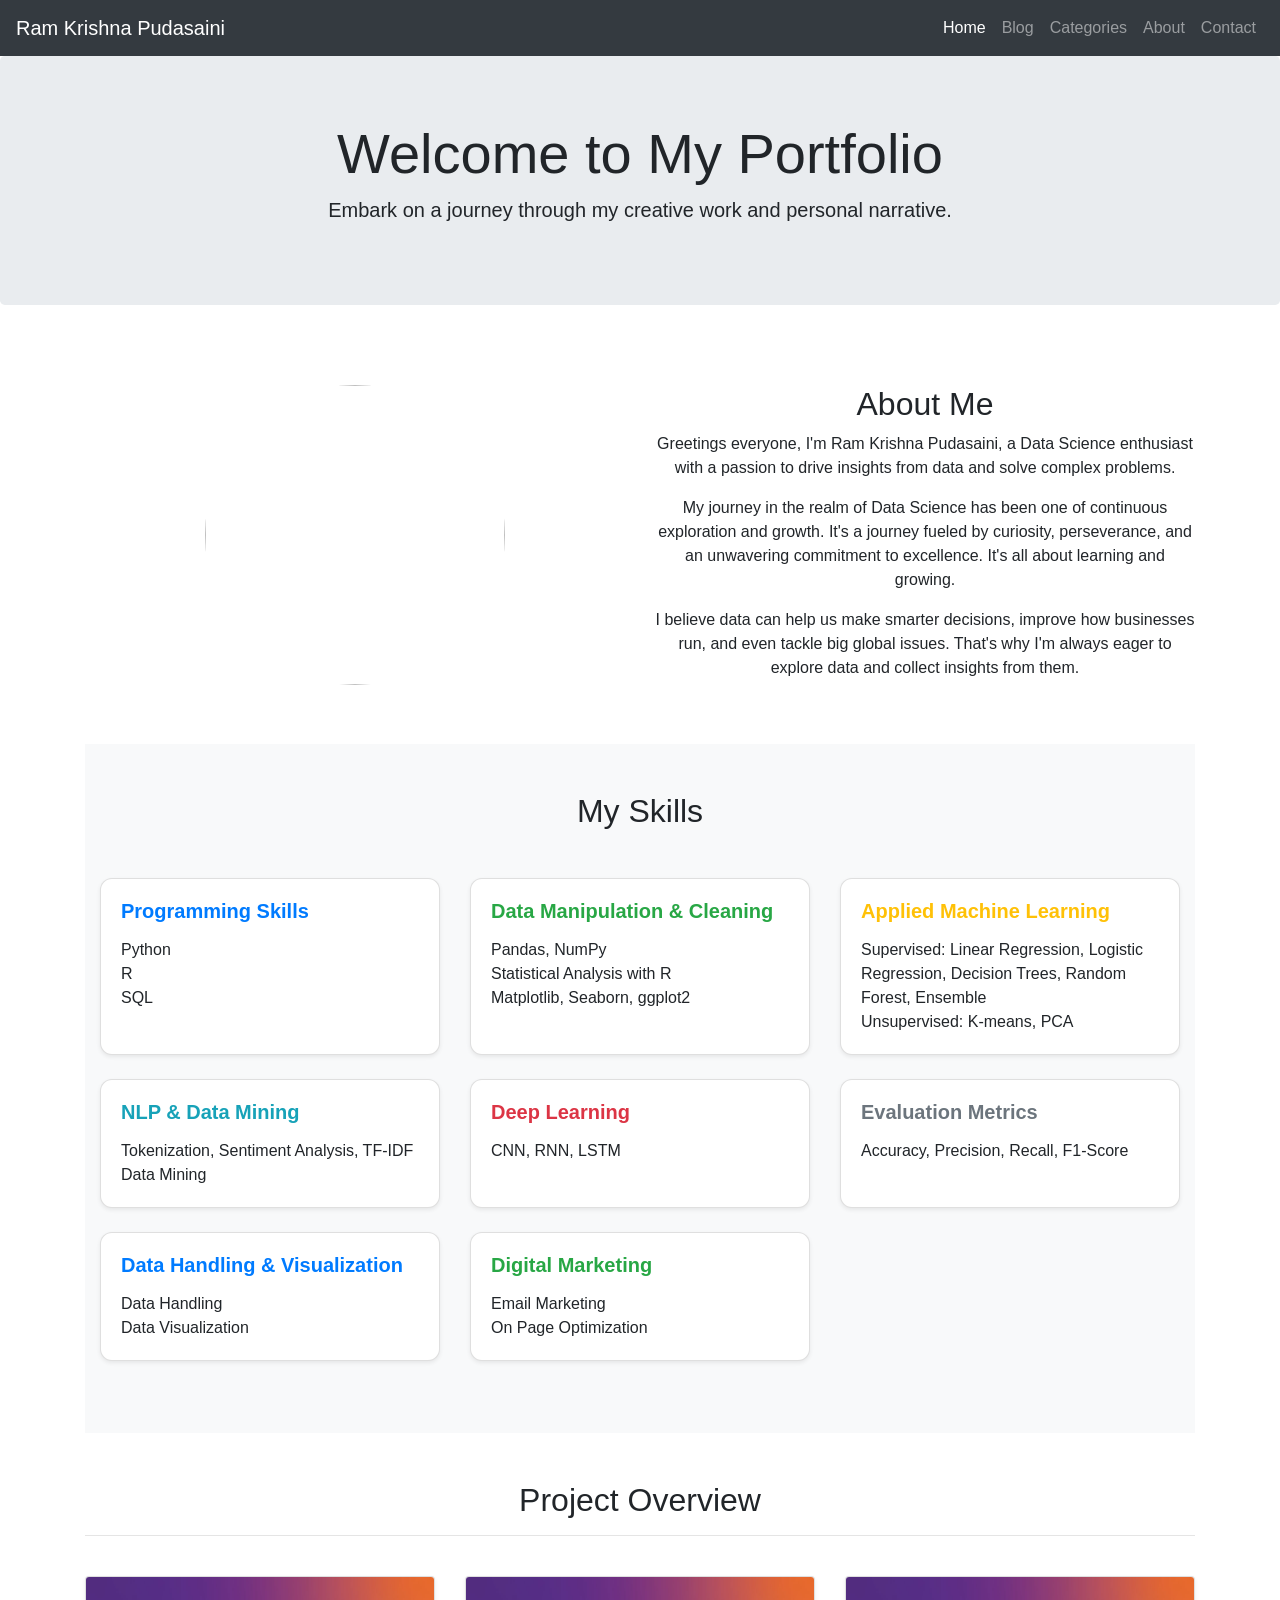
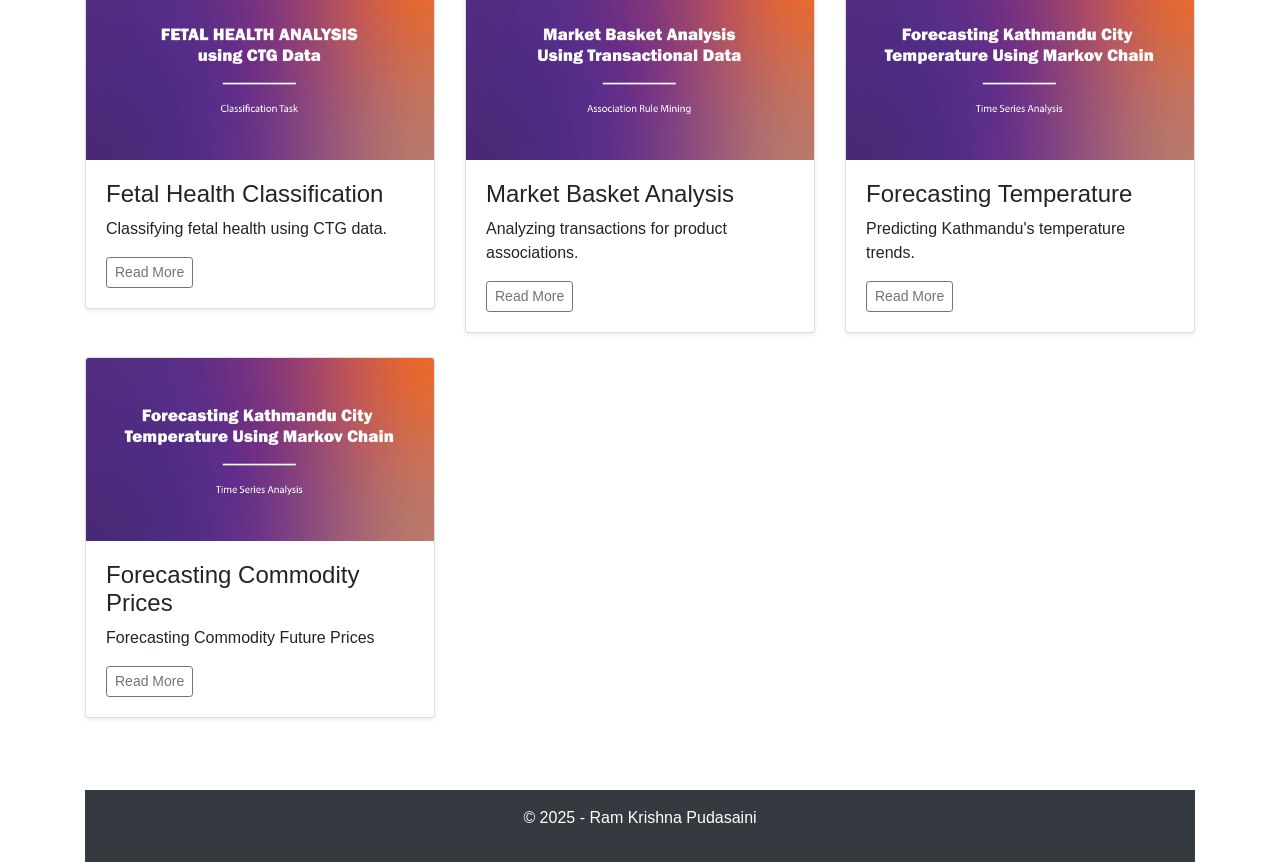
==== index.html @ c519f5d3 "Update index.html" ====
<!DOCTYPE html>
<html lang="en">
<head>
    <meta charset="UTF-8">
    <meta name="viewport" content="width=device-width, initial-scale=1.0">
    <title>Portfolio Homepage</title>
    <!-- Bootstrap CSS -->
    <link href="https://maxcdn.bootstrapcdn.com/bootstrap/4.5.2/css/bootstrap.min.css" rel="stylesheet">
    <!-- Custom CSS -->
    <link rel="stylesheet" href="styles.css">
</head>
<body>

    <!-- Navbar -->
    <nav class="navbar navbar-expand-lg navbar-dark bg-dark">
        <a class="navbar-brand" href="https://rk-pudasaini.github.io/">Ram Krishna Pudasaini</a>
        <button class="navbar-toggler" type="button" data-toggle="collapse" data-target="#navbarNav">
            <span class="navbar-toggler-icon"></span>
        </button>
        <div class="collapse navbar-collapse" id="navbarNav">
            <ul class="navbar-nav ml-auto">
                <li class="nav-item active"><a class="nav-link" href="#">Home</a></li>
                <li class="nav-item"><a class="nav-link" href="blog.html">Blog</a></li>
                <li class="nav-item"><a class="nav-link" href="#">Categories</a></li>
                <li class="nav-item"><a class="nav-link" href="#">About</a></li>
                <li class="nav-item"><a class="nav-link" href="#contact">Contact</a></li>
            </ul>
        </div>
    </nav>

    <!-- Hero -->
    <header class="jumbotron text-center">
        <div class="container">
            <h1 class="display-4">Welcome to My Portfolio</h1>
            <p class="lead">Embark on a journey through my creative work and personal narrative.</p>
        </div>
    </header>

    <!-- About Me -->
    <div class="container">
        <section id="about" class="py-5">
            <div class="row">
                <div class="col-md-6 mx-auto text-center">
                    <img src="https://i.ibb.co/Rv5pRVn/IMG-6e012f4fa9f4c4fc654dd1a23be57c11-V.jpg" class="rounded-circle" style="width: 300px; height: 300px;">
                </div>
                <div class="col-md-6">
                    <h2 class="text-center">About Me</h2>
                    <p class="text-center">Greetings everyone, I'm Ram Krishna Pudasaini, a Data Science enthusiast with a passion to drive insights from data and solve complex problems.</p>
                    <p class="text-center">My journey in the realm of Data Science has been one of continuous exploration and growth. It's a journey fueled by curiosity, perseverance, and an unwavering commitment to excellence. It's all about learning and growing.</p>
                    <p class="text-center">I believe data can help us make smarter decisions, improve how businesses run, and even tackle big global issues. That's why I'm always eager to explore data and collect insights from them.</p>
                </div>
            </div>
        </section>

                   <!-- Skills -->
        <section id="skills" class="py-5 bg-light">
            <div class="container">
                <h2 class="text-center mb-5">My Skills</h2>
                <div class="row">
        
                    <!-- Card Template -->
                    <div class="col-md-4 mb-4">
                        <div class="card skill-card h-100 shadow-sm">
                            <div class="card-body">
                                <h5 class="card-title text-primary">Programming Skills</h5>
                                <ul class="list-unstyled mb-0">
                                    <li>Python</li>
                                    <li>R</li>
                                    <li>SQL</li>
                                </ul>
                            </div>
                        </div>
                    </div>
        
                    <div class="col-md-4 mb-4">
                        <div class="card skill-card h-100 shadow-sm">
                            <div class="card-body">
                                <h5 class="card-title text-success">Data Manipulation & Cleaning</h5>
                                <ul class="list-unstyled mb-0">
                                    <li>Pandas, NumPy</li>
                                    <li>Statistical Analysis with R</li>
                                    <li>Matplotlib, Seaborn, ggplot2</li>
                                </ul>
                            </div>
                        </div>
                    </div>
        
                    <div class="col-md-4 mb-4">
                        <div class="card skill-card h-100 shadow-sm">
                            <div class="card-body">
                                <h5 class="card-title text-warning">Applied Machine Learning</h5>
                                <ul class="list-unstyled mb-0">
                                    <li>Supervised: Linear Regression, Logistic Regression, Decision Trees, Random Forest, Ensemble</li>
                                    <li>Unsupervised: K-means, PCA</li>
                                </ul>
                            </div>
                        </div>
                    </div>
        
                    <div class="col-md-4 mb-4">
                        <div class="card skill-card h-100 shadow-sm">
                            <div class="card-body">
                                <h5 class="card-title text-info">NLP & Data Mining</h5>
                                <ul class="list-unstyled mb-0">
                                    <li>Tokenization, Sentiment Analysis, TF-IDF</li>
                                    <li>Data Mining</li>
                                </ul>
                            </div>
                        </div>
                    </div>
        
                    <div class="col-md-4 mb-4">
                        <div class="card skill-card h-100 shadow-sm">
                            <div class="card-body">
                                <h5 class="card-title text-danger">Deep Learning</h5>
                                <ul class="list-unstyled mb-0">
                                    <li>CNN, RNN, LSTM</li>
                                </ul>
                            </div>
                        </div>
                    </div>
        
                    <div class="col-md-4 mb-4">
                        <div class="card skill-card h-100 shadow-sm">
                            <div class="card-body">
                                <h5 class="card-title text-secondary">Evaluation Metrics</h5>
                                <ul class="list-unstyled mb-0">
                                    <li>Accuracy, Precision, Recall, F1-Score</li>
                                </ul>
                            </div>
                        </div>
                    </div>
        
                    <div class="col-md-4 mb-4">
                        <div class="card skill-card h-100 shadow-sm">
                            <div class="card-body">
                                <h5 class="card-title text-primary">Data Handling & Visualization</h5>
                                <ul class="list-unstyled mb-0">
                                    <li>Data Handling</li>
                                    <li>Data Visualization</li>
                                </ul>
                            </div>
                        </div>
                    </div>
        
                    <div class="col-md-4 mb-4">
                        <div class="card skill-card h-100 shadow-sm">
                            <div class="card-body">
                                <h5 class="card-title text-success">Digital Marketing</h5>
                                <ul class="list-unstyled mb-0">
                                    <li>Email Marketing</li>
                                    <li>On Page Optimization</li>
                                </ul>
                            </div>
                        </div>
                    </div>
        
                </div>
            </div>
        </section>
        
        <!-- Custom CSS -->
        <style>
        .skill-card {
            border-radius: 12px;
            transition: transform 0.3s ease, box-shadow 0.3s ease;
            background: white;
        }
        .skill-card:hover {
            transform: translateY(-8px);
            box-shadow: 0px 8px 25px rgba(0, 0, 0, 0.15);
        }
        .skill-card .card-title {
            font-weight: bold;
            margin-bottom: 15px;
        }
        </style>



        <!-- Projects -->
        <section id="Projects" class="py-5">
            <h2 class="text-center">Project Overview</h2>
            <hr><br>
            <div class="row">
                <div class="col-md-4">
                    <div class="card mb-4 shadow-sm">
                        <img src="assets/fetal-health-analysis.jpg" alt="fetal_health_analysis" class="card-img-top">
                        <div class="card-body">
                            <h4>Fetal Health Classification</h4>
                            <p>Classifying fetal health using CTG data.</p>
                            <a href="#" class="btn btn-sm btn-outline-secondary">Read More</a>
                        </div>
                    </div>
                </div>
                <div class="col-md-4">
                    <div class="card mb-4 shadow-sm">
                        <img src="assets/market_basket_analysis.jpg" alt="market_basket_analysis" class="card-img-top">
                        <div class="card-body">
                            <h4>Market Basket Analysis</h4>
                            <p>Analyzing transactions for product associations.</p>
                            <a href="#" class="btn btn-sm btn-outline-secondary">Read More</a>
                        </div>
                    </div>
                </div>
                <div class="col-md-4">
                    <div class="card mb-4 shadow-sm">
                        <img src="assets/forecasting_time_series.jpg" alt="time_series_analysis" class="card-img-top">
                        <div class="card-body">
                            <h4>Forecasting Temperature</h4>
                            <p>Predicting Kathmandu's temperature trends.</p>
                            <a href="#" class="btn btn-sm btn-outline-secondary">Read More</a>
                        </div>
                    </div>
                </div>

                 <div class="col-md-4">
                    <div class="card mb-4 shadow-sm">
                        <img src="assets/forecasting_time_series.jpg" alt="time_series_analysis" class="card-img-top">
                        <div class="card-body">
                            <h4>Forecasting Commodity Prices</h4>
                            <p>Forecasting Commodity Future Prices</p>
                            <a href="#" class="btn btn-sm btn-outline-secondary">Read More</a>
                        </div>
                    </div>
                </div>
            </div>
        </section>

       
    <!-- Footer -->
    <footer class="bg-dark text-white text-center py-3">
        <p>&copy; 2025 - Ram Krishna Pudasaini</p>
    </footer>

    <!-- Bootstrap JS -->
    <script src="https://code.jquery.com/jquery-3.5.1.slim.min.js"></script>
    <script src="https://cdn.jsdelivr.net/npm/@popperjs/core@2.5.4/dist/umd/popper.min.js"></script>
    <script src="https://stackpath.bootstrapcdn.com/bootstrap/4.5.2/js/bootstrap.min.js"></script>
</body>
</html>
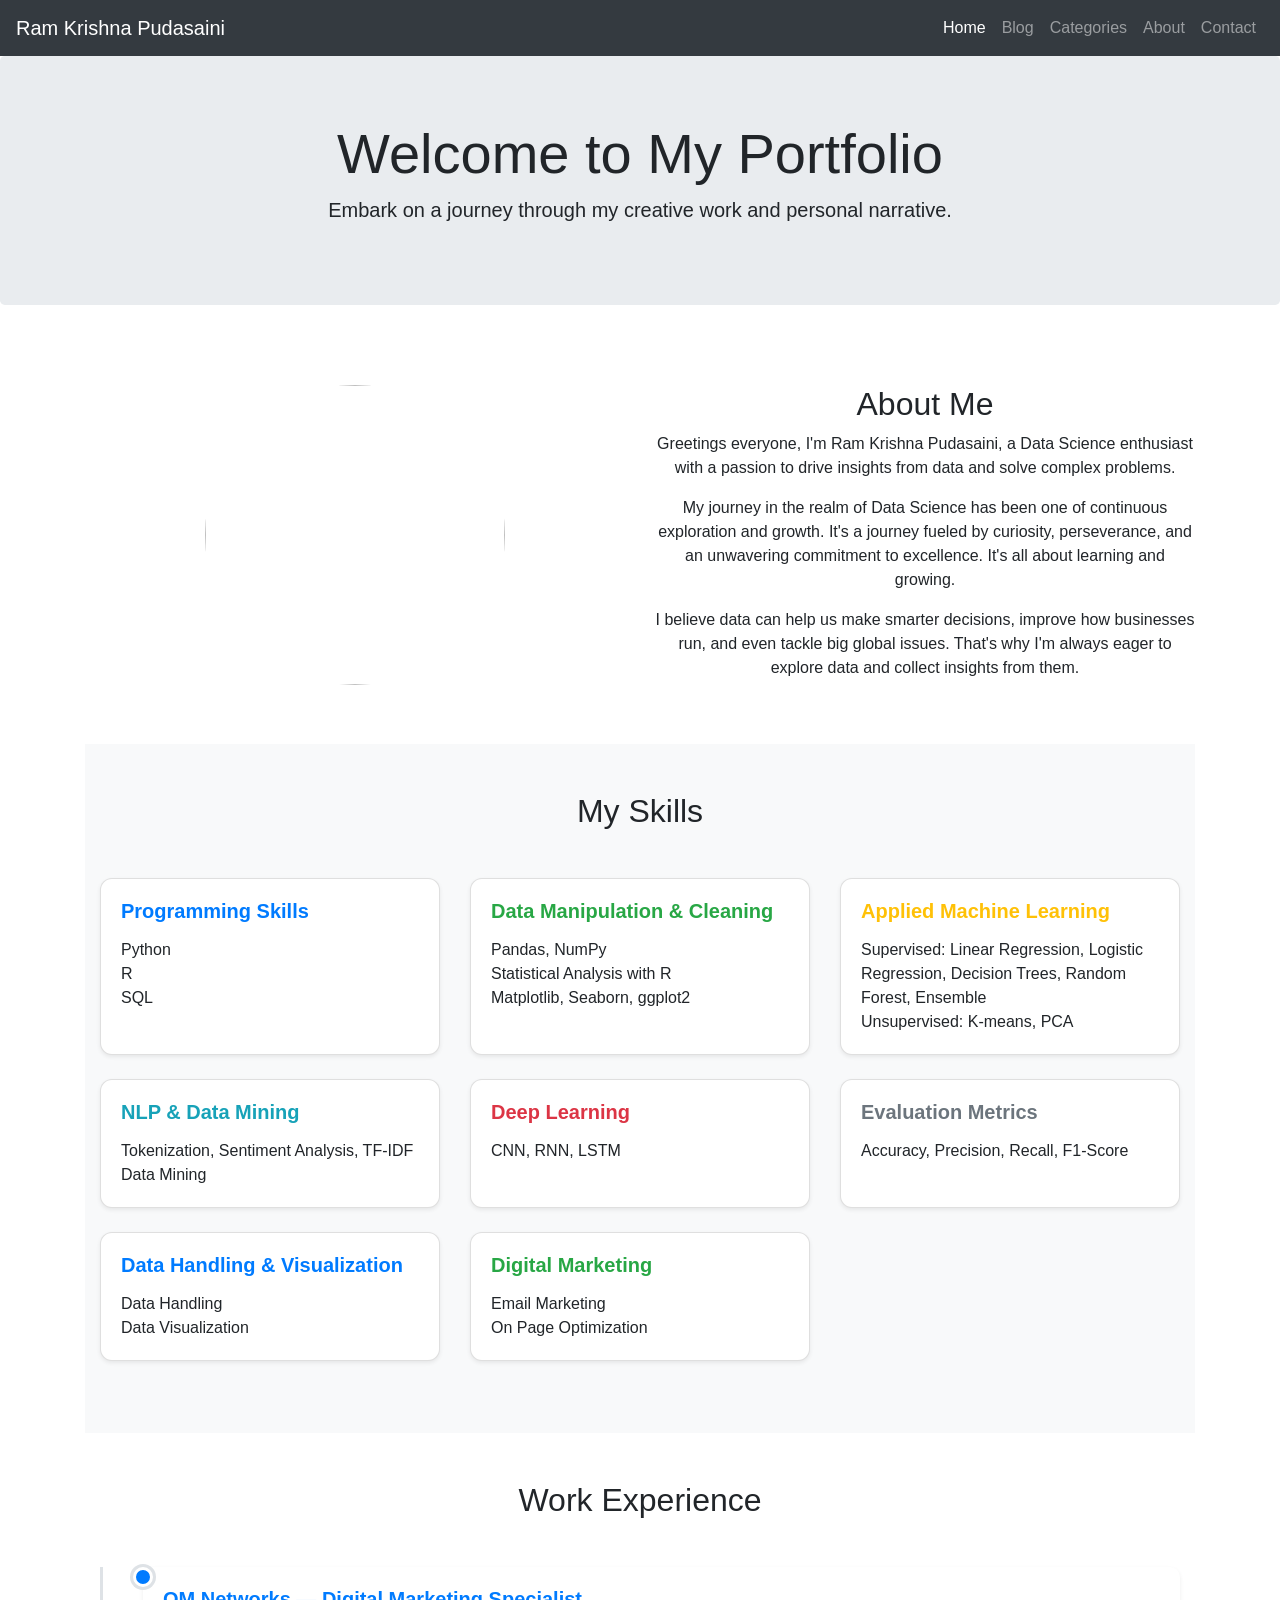
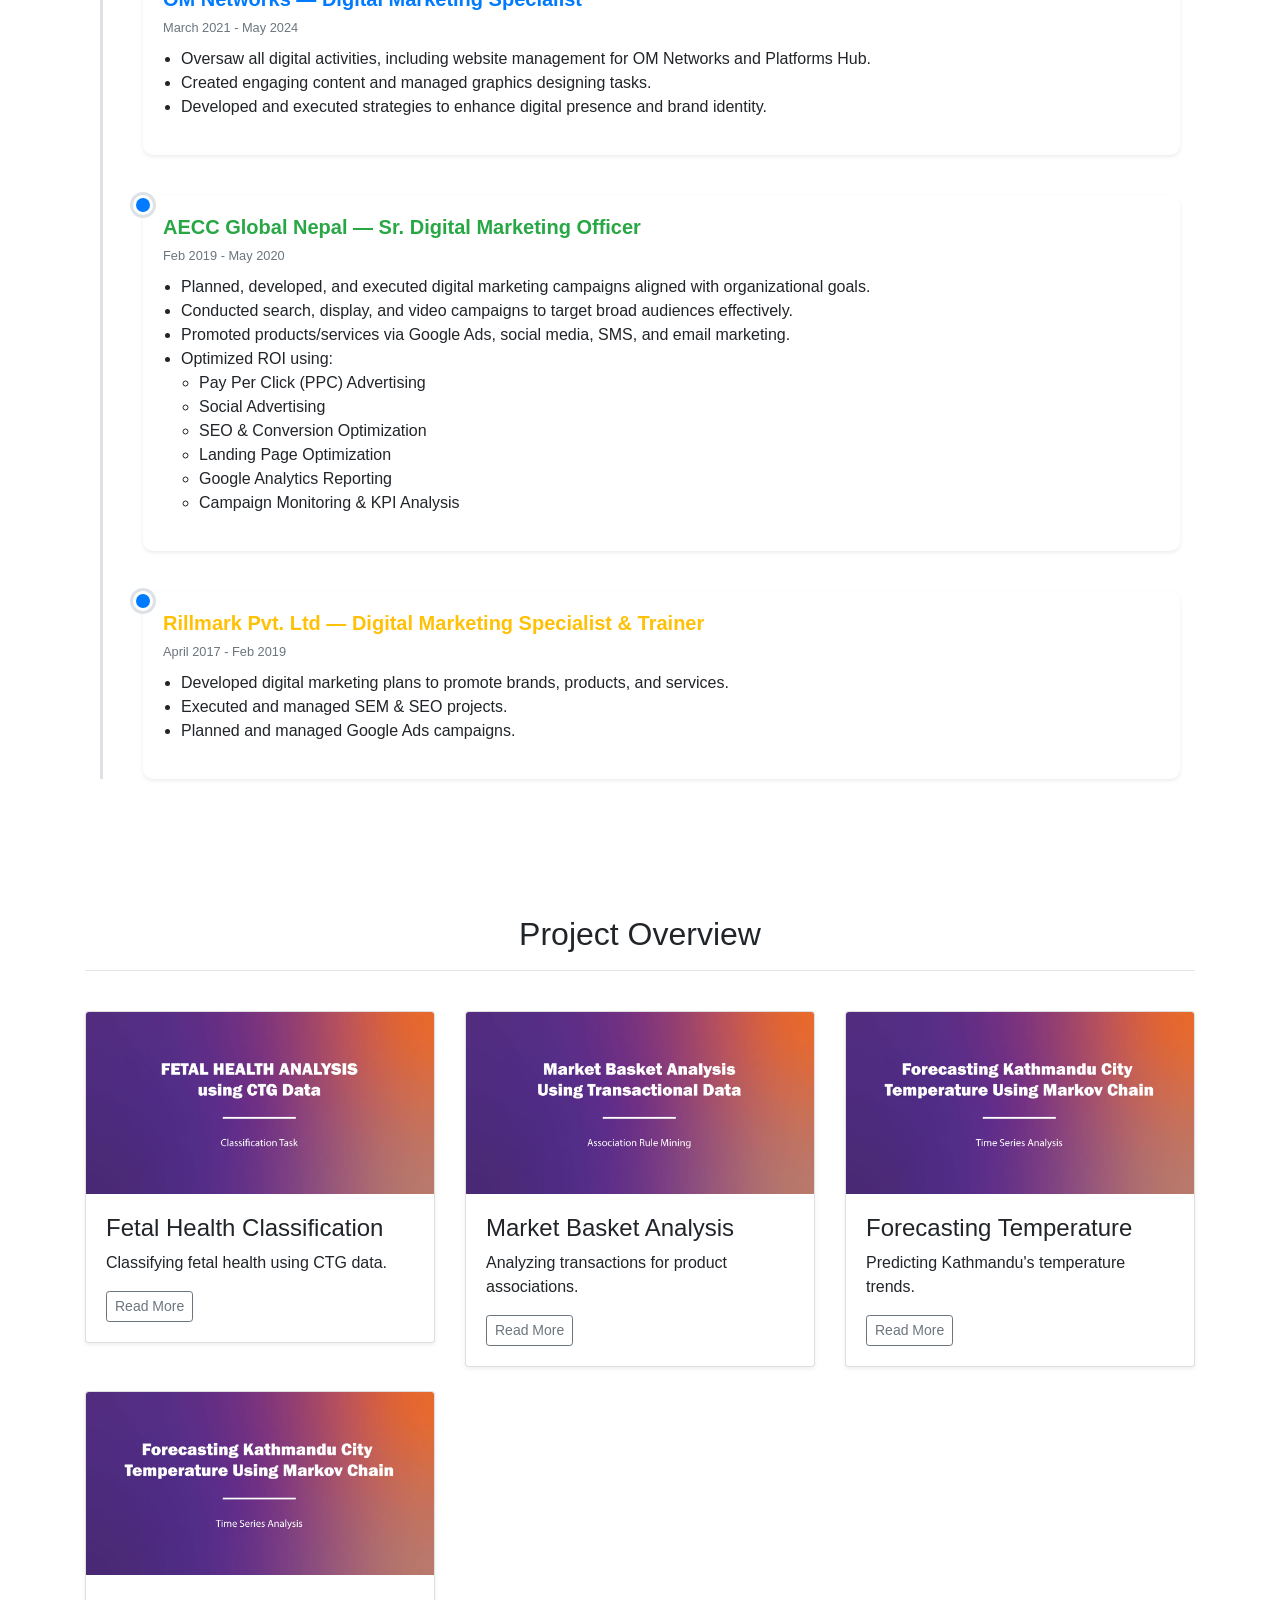
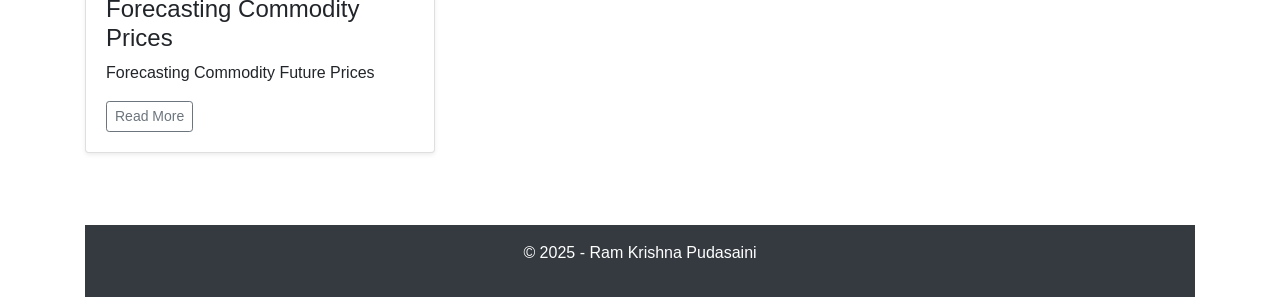
==== commit a1bf9634: "Update index.html" ====
--- a/index.html
+++ b/index.html
@@ -158,26 +158,72 @@
                 </div>
             </div>
         </section>
-        
-        <!-- Custom CSS -->
-        <style>
-        .skill-card {
-            border-radius: 12px;
-            transition: transform 0.3s ease, box-shadow 0.3s ease;
-            background: white;
-        }
-        .skill-card:hover {
-            transform: translateY(-8px);
-            box-shadow: 0px 8px 25px rgba(0, 0, 0, 0.15);
-        }
-        .skill-card .card-title {
-            font-weight: bold;
-            margin-bottom: 15px;
-        }
-        </style>
-
-
-
+
+                <!-- Work Experience -->
+        <section id="experience" class="py-5 bg-white">
+            <div class="container">
+                <h2 class="text-center mb-5">Work Experience</h2>
+                <div class="timeline">
+        
+                    <!-- OM Networks -->
+                    <div class="timeline-item">
+                        <div class="timeline-dot"></div>
+                        <div class="timeline-content shadow-sm">
+                            <h5 class="text-primary mb-1">OM Networks — Digital Marketing Specialist</h5>
+                            <small class="text-muted">March 2021 - May 2024</small>
+                            <ul class="mt-2">
+                                <li>Oversaw all digital activities, including website management for OM Networks and Platforms Hub.</li>
+                                <li>Created engaging content and managed graphics designing tasks.</li>
+                                <li>Developed and executed strategies to enhance digital presence and brand identity.</li>
+                            </ul>
+                        </div>
+                    </div>
+        
+                    <!-- AECC Global Nepal -->
+                    <div class="timeline-item">
+                        <div class="timeline-dot"></div>
+                        <div class="timeline-content shadow-sm">
+                            <h5 class="text-success mb-1">AECC Global Nepal — Sr. Digital Marketing Officer</h5>
+                            <small class="text-muted">Feb 2019 - May 2020</small>
+                            <ul class="mt-2">
+                                <li>Planned, developed, and executed digital marketing campaigns aligned with organizational goals.</li>
+                                <li>Conducted search, display, and video campaigns to target broad audiences effectively.</li>
+                                <li>Promoted products/services via Google Ads, social media, SMS, and email marketing.</li>
+                                <li>Optimized ROI using:
+                                    <ul>
+                                        <li>Pay Per Click (PPC) Advertising</li>
+                                        <li>Social Advertising</li>
+                                        <li>SEO & Conversion Optimization</li>
+                                        <li>Landing Page Optimization</li>
+                                        <li>Google Analytics Reporting</li>
+                                        <li>Campaign Monitoring & KPI Analysis</li>
+                                    </ul>
+                                </li>
+                            </ul>
+                        </div>
+                    </div>
+        
+                    <!-- Rillmark Pvt.Ltd -->
+                    <div class="timeline-item">
+                        <div class="timeline-dot"></div>
+                        <div class="timeline-content shadow-sm">
+                            <h5 class="text-warning mb-1">Rillmark Pvt. Ltd — Digital Marketing Specialist & Trainer</h5>
+                            <small class="text-muted">April 2017 - Feb 2019</small>
+                            <ul class="mt-2">
+                                <li>Developed digital marketing plans to promote brands, products, and services.</li>
+                                <li>Executed and managed SEM & SEO projects.</li>
+                                <li>Planned and managed Google Ads campaigns.</li>
+                            </ul>
+                        </div>
+                    </div>
+        
+                </div>
+            </div>
+        </section>
+
+
+
+       
         <!-- Projects -->
         <section id="Projects" class="py-5">
             <h2 class="text-center">Project Overview</h2>
@@ -227,6 +273,60 @@
             </div>
         </section>
 
+         <!-- Custom CSS -->
+        <style>
+            .skill-card {
+                border-radius: 12px;
+                transition: transform 0.3s ease, box-shadow 0.3s ease;
+                background: white;
+            }
+            .skill-card:hover {
+                transform: translateY(-8px);
+                box-shadow: 0px 8px 25px rgba(0, 0, 0, 0.15);
+            }
+            .skill-card .card-title {
+                font-weight: bold;
+                margin-bottom: 15px;
+            }
+    
+                        /* Timeline Structure */
+            .timeline {
+                position: relative;
+                padding-left: 40px;
+                border-left: 3px solid #dee2e6;
+            }
+            .timeline-item {
+                position: relative;
+                margin-bottom: 40px;
+            }
+            .timeline-dot {
+                position: absolute;
+                left: -10px;
+                top: 0;
+                width: 20px;
+                height: 20px;
+                background-color: #007bff;
+                border-radius: 50%;
+                border: 3px solid #fff;
+                box-shadow: 0 0 0 3px #dee2e6;
+            }
+            .timeline-content {
+                background: #fff;
+                padding: 20px;
+                border-radius: 10px;
+                transition: all 0.3s ease;
+            }
+            .timeline-content:hover {
+                transform: translateY(-5px);
+                box-shadow: 0 6px 20px rgba(0,0,0,0.1);
+            }
+            .timeline-content h5 {
+                font-weight: bold;
+            }
+            .timeline-content ul {
+                padding-left: 18px;
+            }
+        </style>
        
     <!-- Footer -->
     <footer class="bg-dark text-white text-center py-3">
@@ -241,3 +341,4 @@
 </html>
 
 
+
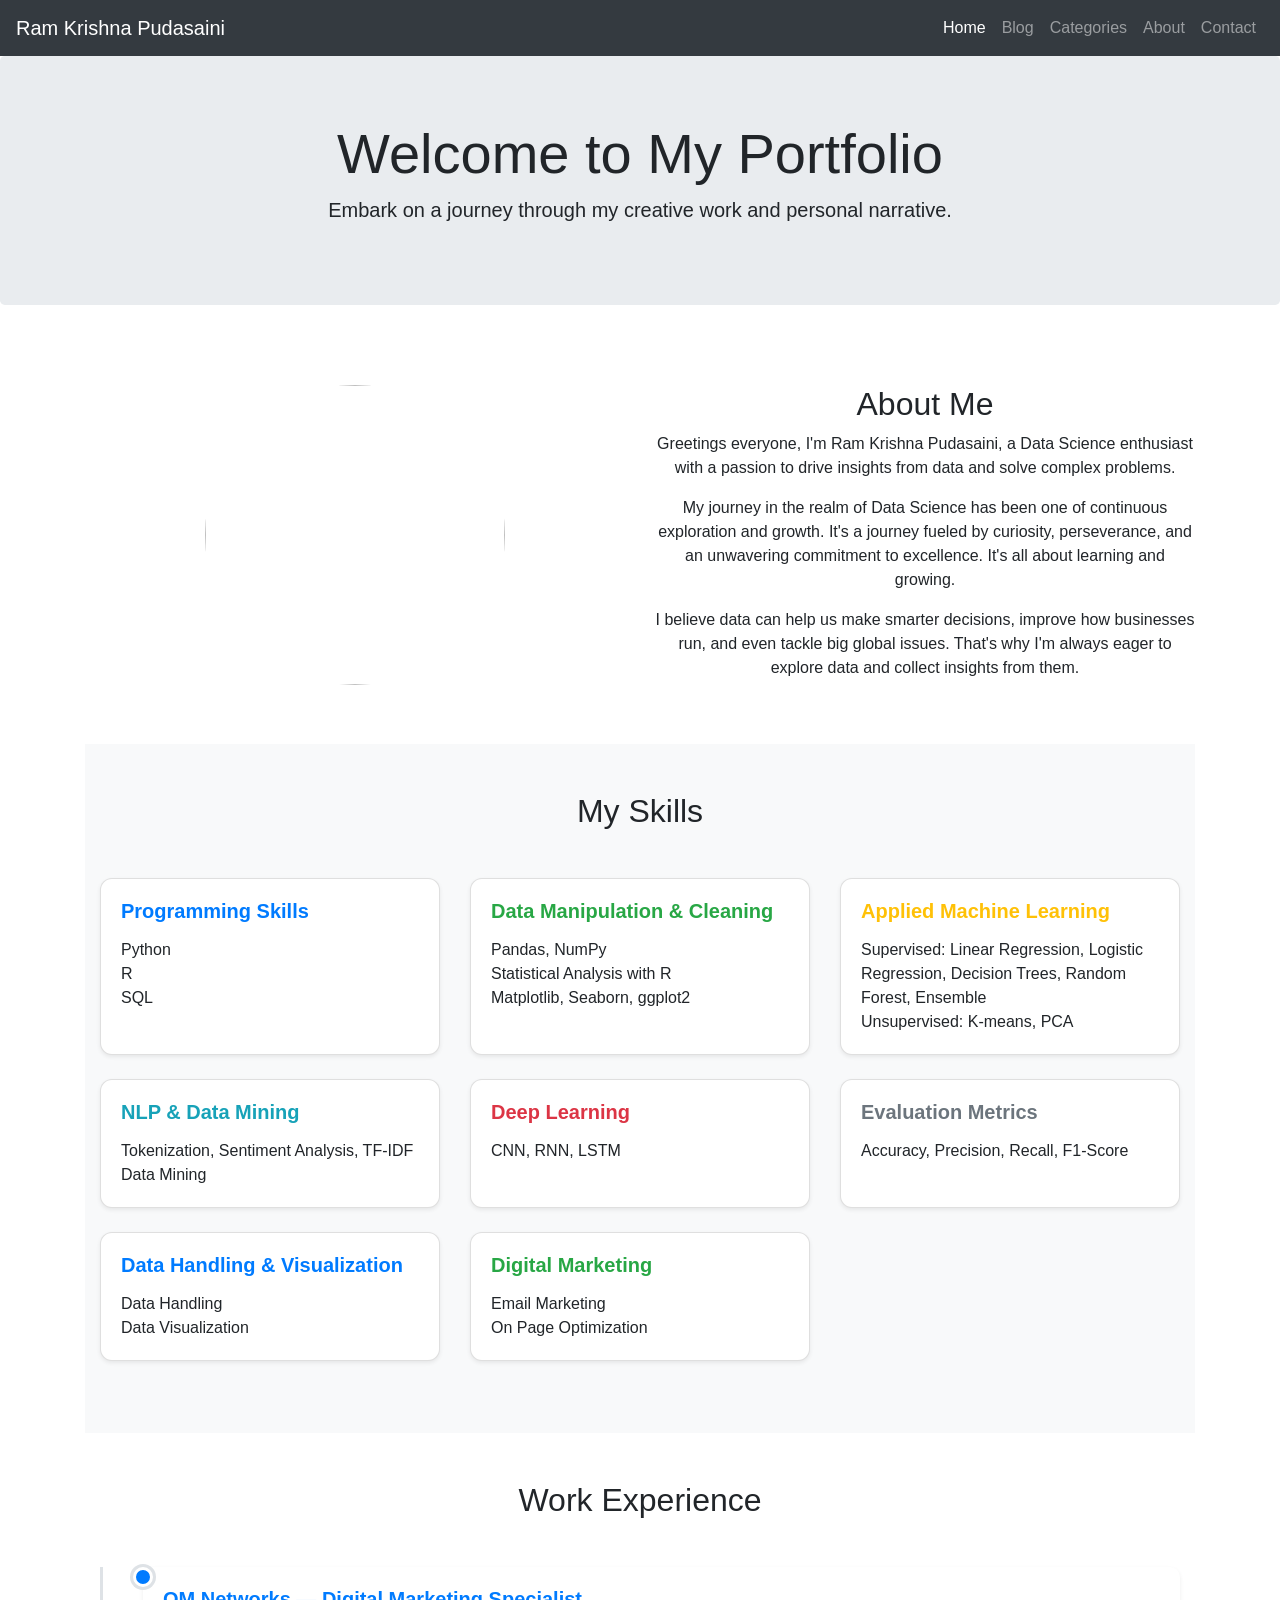
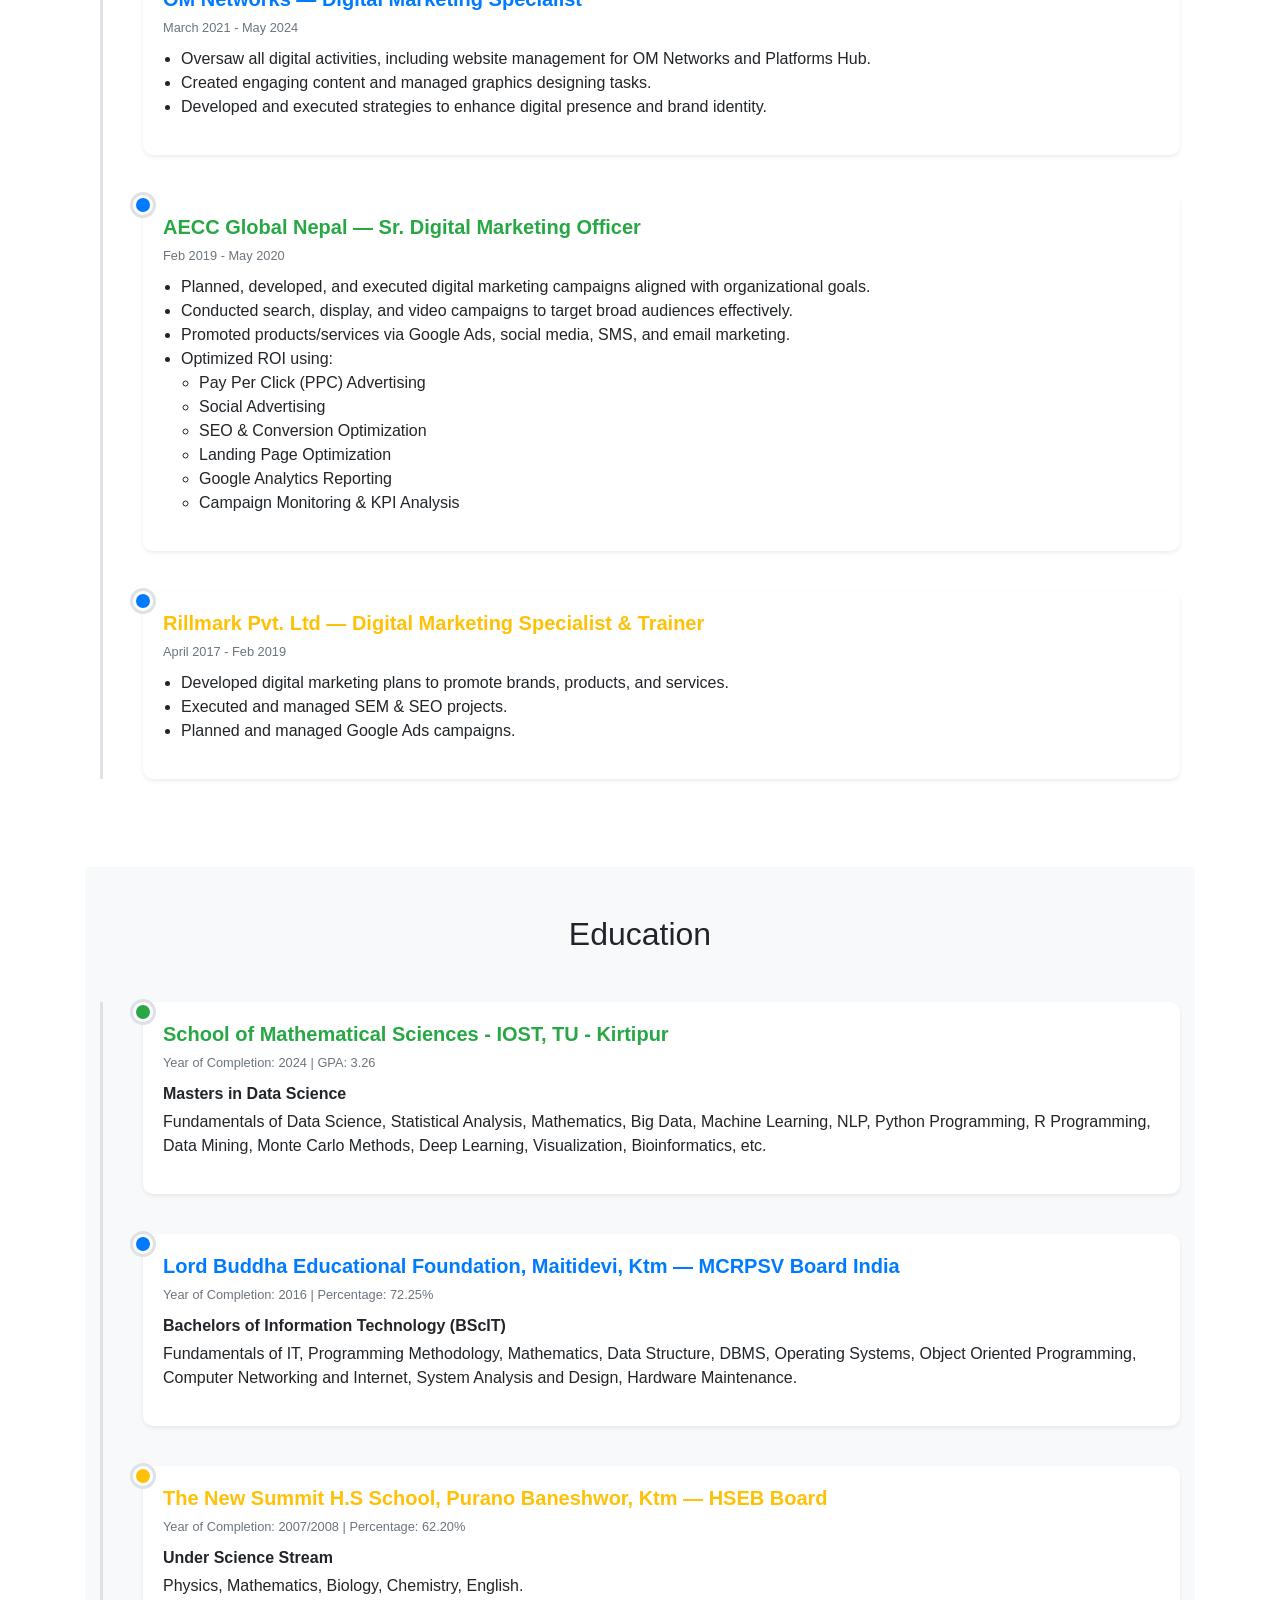
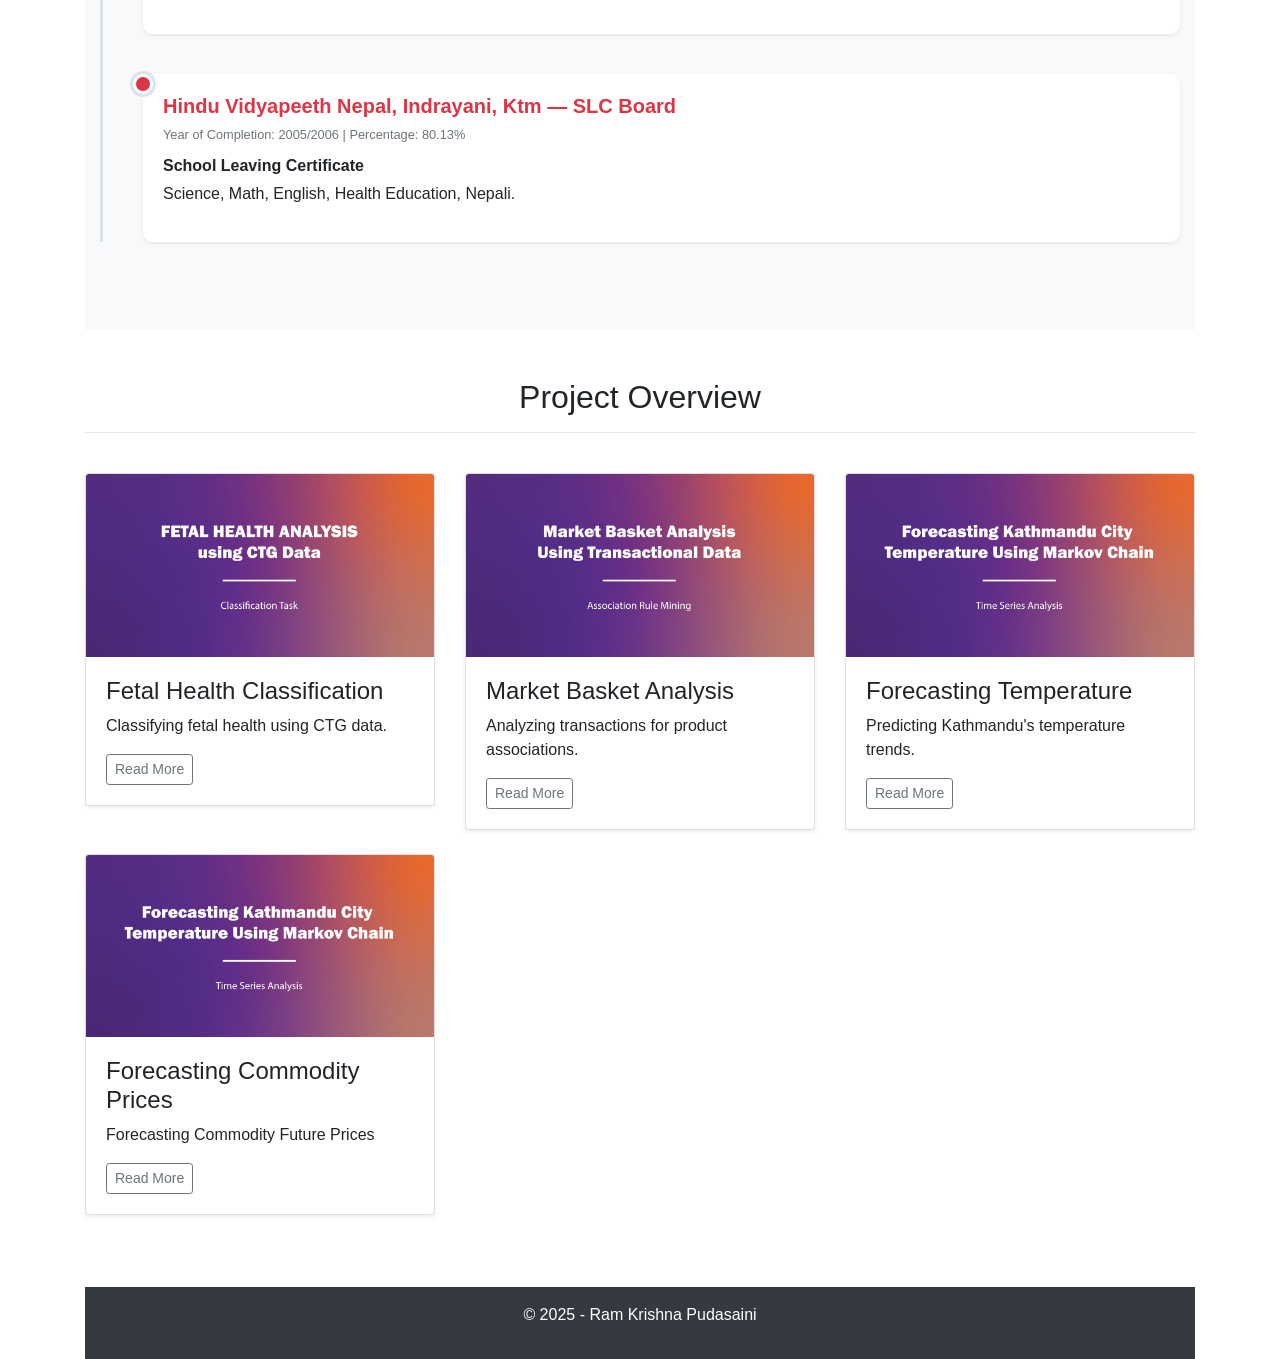
==== commit 5795c342: "Update index.html" ====
--- a/index.html
+++ b/index.html
@@ -221,8 +221,59 @@
             </div>
         </section>
 
-
-
+        <!-- Education -->
+        <section id="education" class="py-5 bg-light">
+            <div class="container">
+                <h2 class="text-center mb-5">Education</h2>
+                <div class="timeline">
+        
+                    <!-- Masters -->
+                    <div class="timeline-item">
+                        <div class="timeline-dot bg-success"></div>
+                        <div class="timeline-content shadow-sm">
+                            <h5 class="text-success mb-1">School of Mathematical Sciences - IOST, TU - Kirtipur</h5>
+                            <small class="text-muted">Year of Completion: 2024 | GPA: 3.26</small>
+                            <p class="mt-2 mb-1"><strong>Masters in Data Science</strong></p>
+                            <p>Fundamentals of Data Science, Statistical Analysis, Mathematics, Big Data, Machine Learning, NLP, Python Programming, R Programming, Data Mining, Monte Carlo Methods, Deep Learning, Visualization, Bioinformatics, etc.</p>
+                        </div>
+                    </div>
+        
+                    <!-- Bachelors -->
+                    <div class="timeline-item">
+                        <div class="timeline-dot bg-primary"></div>
+                        <div class="timeline-content shadow-sm">
+                            <h5 class="text-primary mb-1">Lord Buddha Educational Foundation, Maitidevi, Ktm — MCRPSV Board India</h5>
+                            <small class="text-muted">Year of Completion: 2016 | Percentage: 72.25%</small>
+                            <p class="mt-2 mb-1"><strong>Bachelors of Information Technology (BScIT)</strong></p>
+                            <p>Fundamentals of IT, Programming Methodology, Mathematics, Data Structure, DBMS, Operating Systems, Object Oriented Programming, Computer Networking and Internet, System Analysis and Design, Hardware Maintenance.</p>
+                        </div>
+                    </div>
+        
+                    <!-- High School -->
+                    <div class="timeline-item">
+                        <div class="timeline-dot bg-warning"></div>
+                        <div class="timeline-content shadow-sm">
+                            <h5 class="text-warning mb-1">The New Summit H.S School, Purano Baneshwor, Ktm — HSEB Board</h5>
+                            <small class="text-muted">Year of Completion: 2007/2008 | Percentage: 62.20%</small>
+                            <p class="mt-2 mb-1"><strong>Under Science Stream</strong></p>
+                            <p>Physics, Mathematics, Biology, Chemistry, English.</p>
+                        </div>
+                    </div>
+        
+                    <!-- SLC -->
+                    <div class="timeline-item">
+                        <div class="timeline-dot bg-danger"></div>
+                        <div class="timeline-content shadow-sm">
+                            <h5 class="text-danger mb-1">Hindu Vidyapeeth Nepal, Indrayani, Ktm — SLC Board</h5>
+                            <small class="text-muted">Year of Completion: 2005/2006 | Percentage: 80.13%</small>
+                            <p class="mt-2 mb-1"><strong>School Leaving Certificate</strong></p>
+                            <p>Science, Math, English, Health Education, Nepali.</p>
+                        </div>
+                    </div>
+        
+                </div>
+            </div>
+        </section>
        
         <!-- Projects -->
         <section id="Projects" class="py-5">
@@ -342,3 +393,4 @@
 
 
 
+
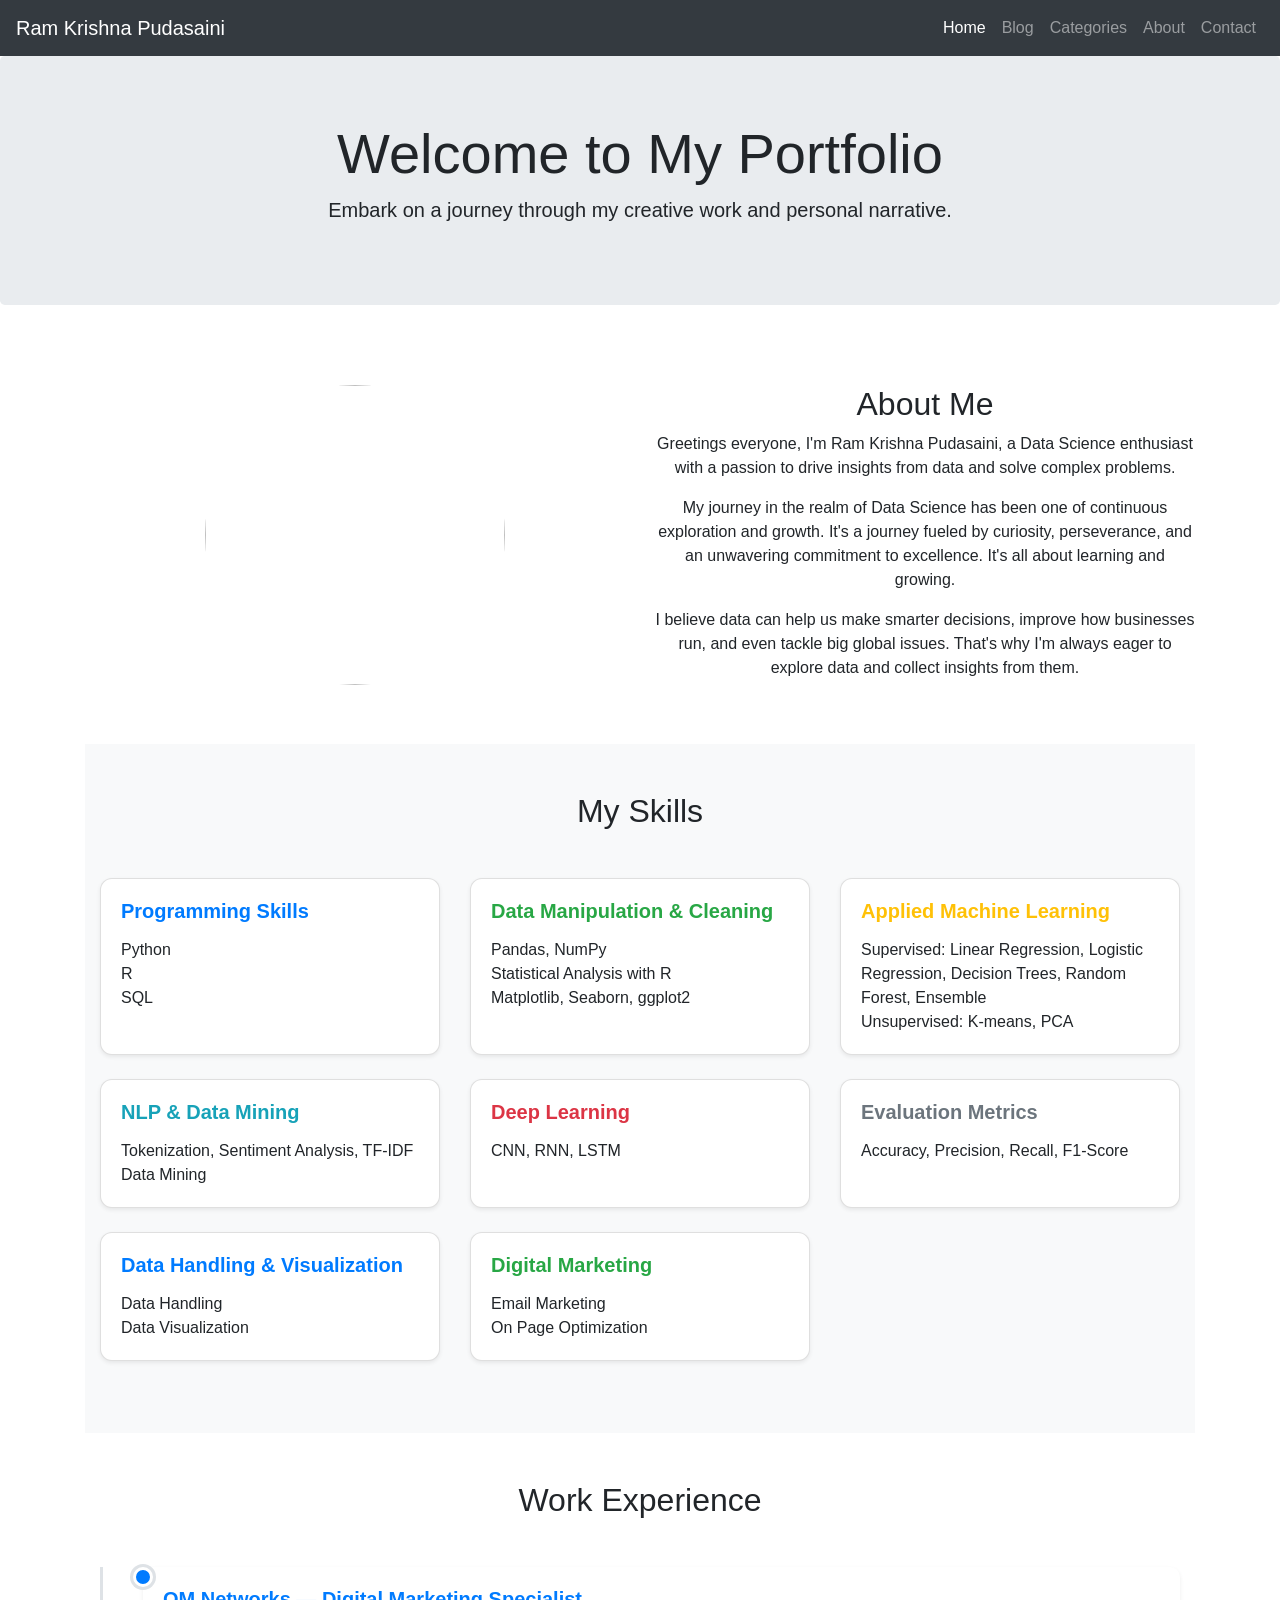
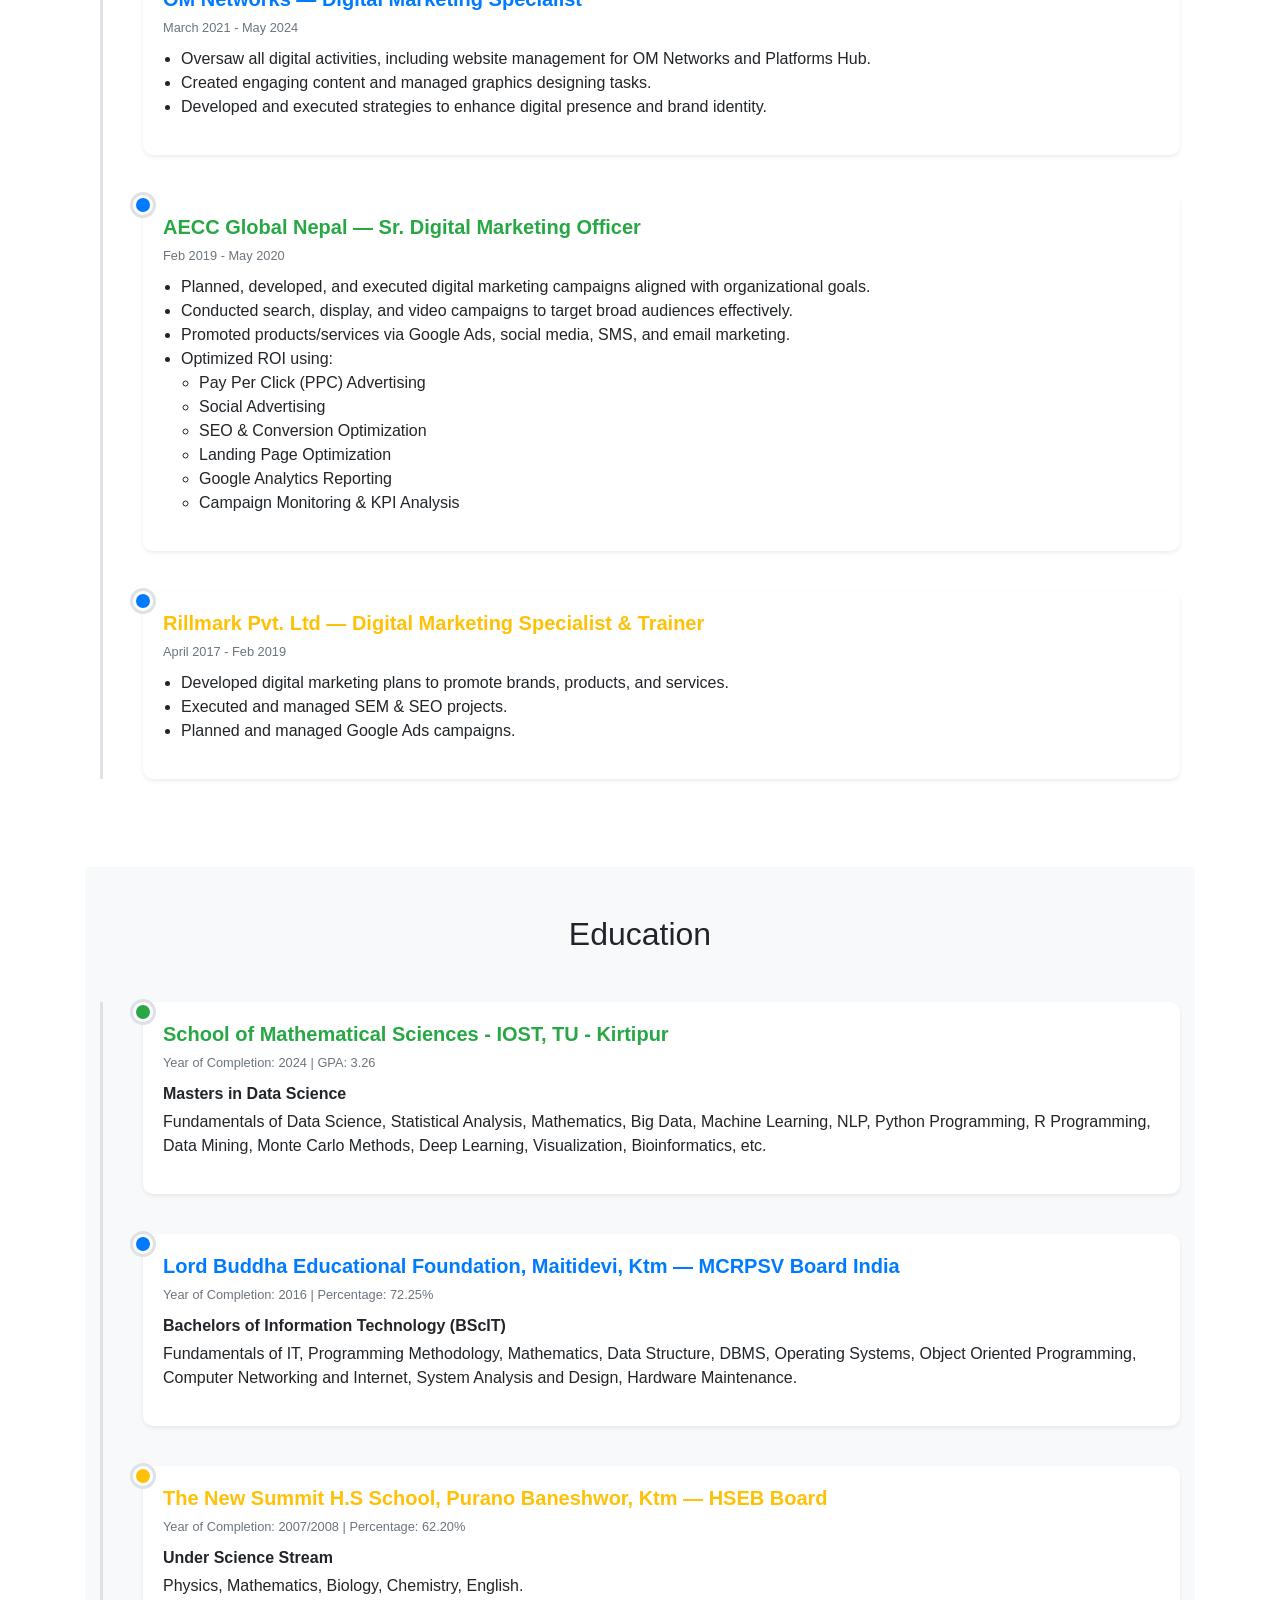
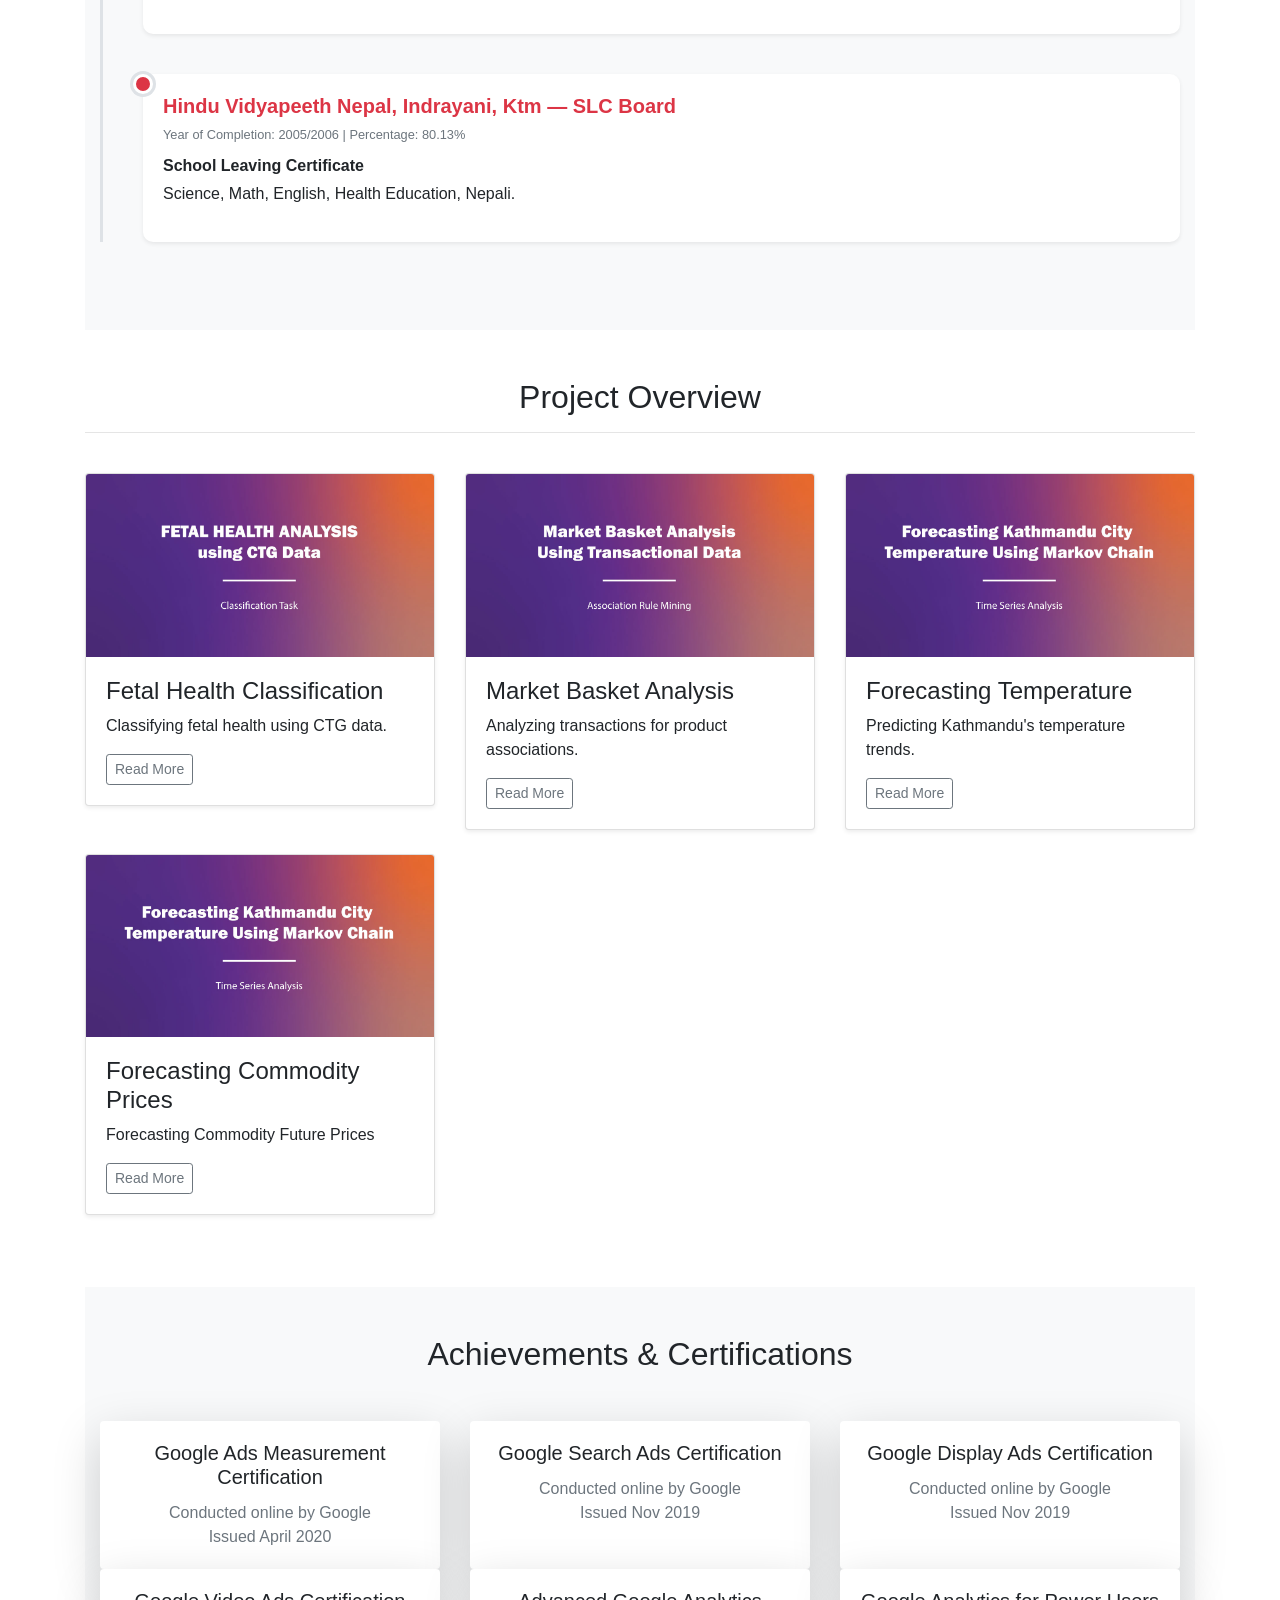
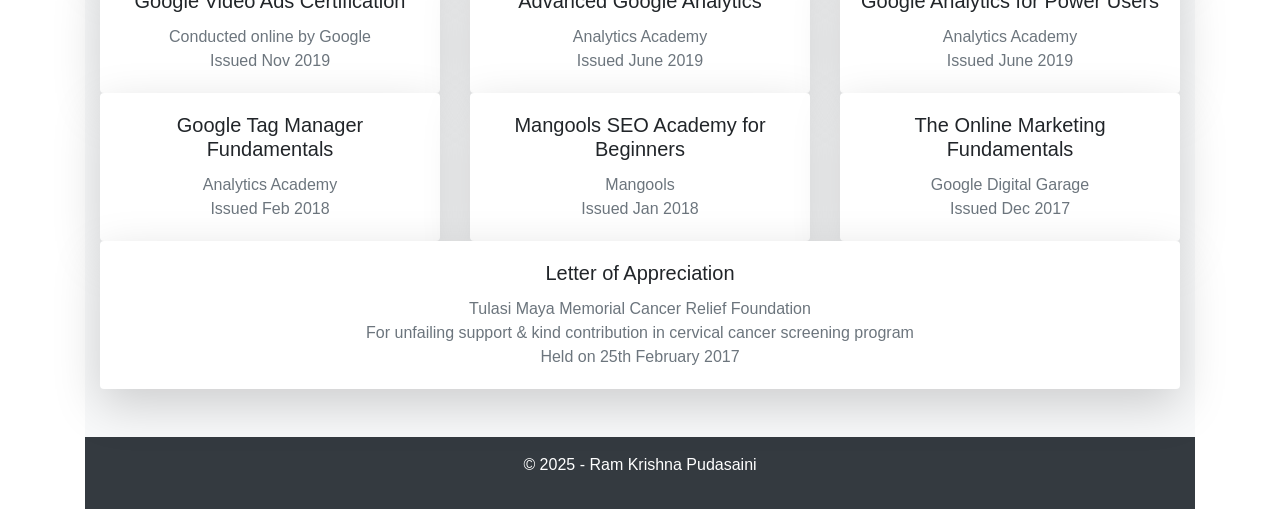
==== commit bb3b12fe: "Update index.html" ====
--- a/index.html
+++ b/index.html
@@ -323,7 +323,121 @@
                 </div>
             </div>
         </section>
-
+            <!-- Achievements Section -->
+            <section id="achievements" class="py-5 bg-light">
+                <div class="container">
+                    <h2 class="text-center mb-5">Achievements & Certifications</h2>
+                    <div class="row g-4">
+            
+                        <!-- Card 1 -->
+                        <div class="col-md-4">
+                            <div class="card shadow-lg border-0 h-100">
+                                <div class="card-body text-center">
+                                    <h5 class="card-title">Google Ads Measurement Certification</h5>
+                                    <p class="card-text text-muted">Conducted online by Google<br>Issued April 2020</p>
+                                </div>
+                            </div>
+                        </div>
+            
+                        <!-- Card 2 -->
+                        <div class="col-md-4">
+                            <div class="card shadow-lg border-0 h-100">
+                                <div class="card-body text-center">
+                                    <h5 class="card-title">Google Search Ads Certification</h5>
+                                    <p class="card-text text-muted">Conducted online by Google<br>Issued Nov 2019</p>
+                                </div>
+                            </div>
+                        </div>
+            
+                        <!-- Card 3 -->
+                        <div class="col-md-4">
+                            <div class="card shadow-lg border-0 h-100">
+                                <div class="card-body text-center">
+                                    <h5 class="card-title">Google Display Ads Certification</h5>
+                                    <p class="card-text text-muted">Conducted online by Google<br>Issued Nov 2019</p>
+                                </div>
+                            </div>
+                        </div>
+            
+                        <!-- Card 4 -->
+                        <div class="col-md-4">
+                            <div class="card shadow-lg border-0 h-100">
+                                <div class="card-body text-center">
+                                    <h5 class="card-title">Google Video Ads Certification</h5>
+                                    <p class="card-text text-muted">Conducted online by Google<br>Issued Nov 2019</p>
+                                </div>
+                            </div>
+                        </div>
+            
+                        <!-- Card 5 -->
+                        <div class="col-md-4">
+                            <div class="card shadow-lg border-0 h-100">
+                                <div class="card-body text-center">
+                                    <h5 class="card-title">Advanced Google Analytics</h5>
+                                    <p class="card-text text-muted">Analytics Academy<br>Issued June 2019</p>
+                                </div>
+                            </div>
+                        </div>
+            
+                        <!-- Card 6 -->
+                        <div class="col-md-4">
+                            <div class="card shadow-lg border-0 h-100">
+                                <div class="card-body text-center">
+                                    <h5 class="card-title">Google Analytics for Power Users</h5>
+                                    <p class="card-text text-muted">Analytics Academy<br>Issued June 2019</p>
+                                </div>
+                            </div>
+                        </div>
+            
+                        <!-- Card 7 -->
+                        <div class="col-md-4">
+                            <div class="card shadow-lg border-0 h-100">
+                                <div class="card-body text-center">
+                                    <h5 class="card-title">Google Tag Manager Fundamentals</h5>
+                                    <p class="card-text text-muted">Analytics Academy<br>Issued Feb 2018</p>
+                                </div>
+                            </div>
+                        </div>
+            
+                        <!-- Card 8 -->
+                        <div class="col-md-4">
+                            <div class="card shadow-lg border-0 h-100">
+                                <div class="card-body text-center">
+                                    <h5 class="card-title">Mangools SEO Academy for Beginners</h5>
+                                    <p class="card-text text-muted">Mangools<br>Issued Jan 2018</p>
+                                </div>
+                            </div>
+                        </div>
+            
+                        <!-- Card 9 -->
+                        <div class="col-md-4">
+                            <div class="card shadow-lg border-0 h-100">
+                                <div class="card-body text-center">
+                                    <h5 class="card-title">The Online Marketing Fundamentals</h5>
+                                    <p class="card-text text-muted">Google Digital Garage<br>Issued Dec 2017</p>
+                                </div>
+                            </div>
+                        </div>
+            
+                        <!-- Card 10 -->
+                        <div class="col-md-12">
+                            <div class="card shadow-lg border-0 h-100">
+                                <div class="card-body text-center">
+                                    <h5 class="card-title">Letter of Appreciation</h5>
+                                    <p class="card-text text-muted">
+                                        Tulasi Maya Memorial Cancer Relief Foundation<br>
+                                        For unfailing support & kind contribution in cervical cancer screening program<br>
+                                        Held on 25th February 2017
+                                    </p>
+                                </div>
+                            </div>
+                        </div>
+            
+                    </div>
+                </div>
+            </section>
+
+        
          <!-- Custom CSS -->
         <style>
             .skill-card {
@@ -394,3 +508,4 @@
 
 
 
+
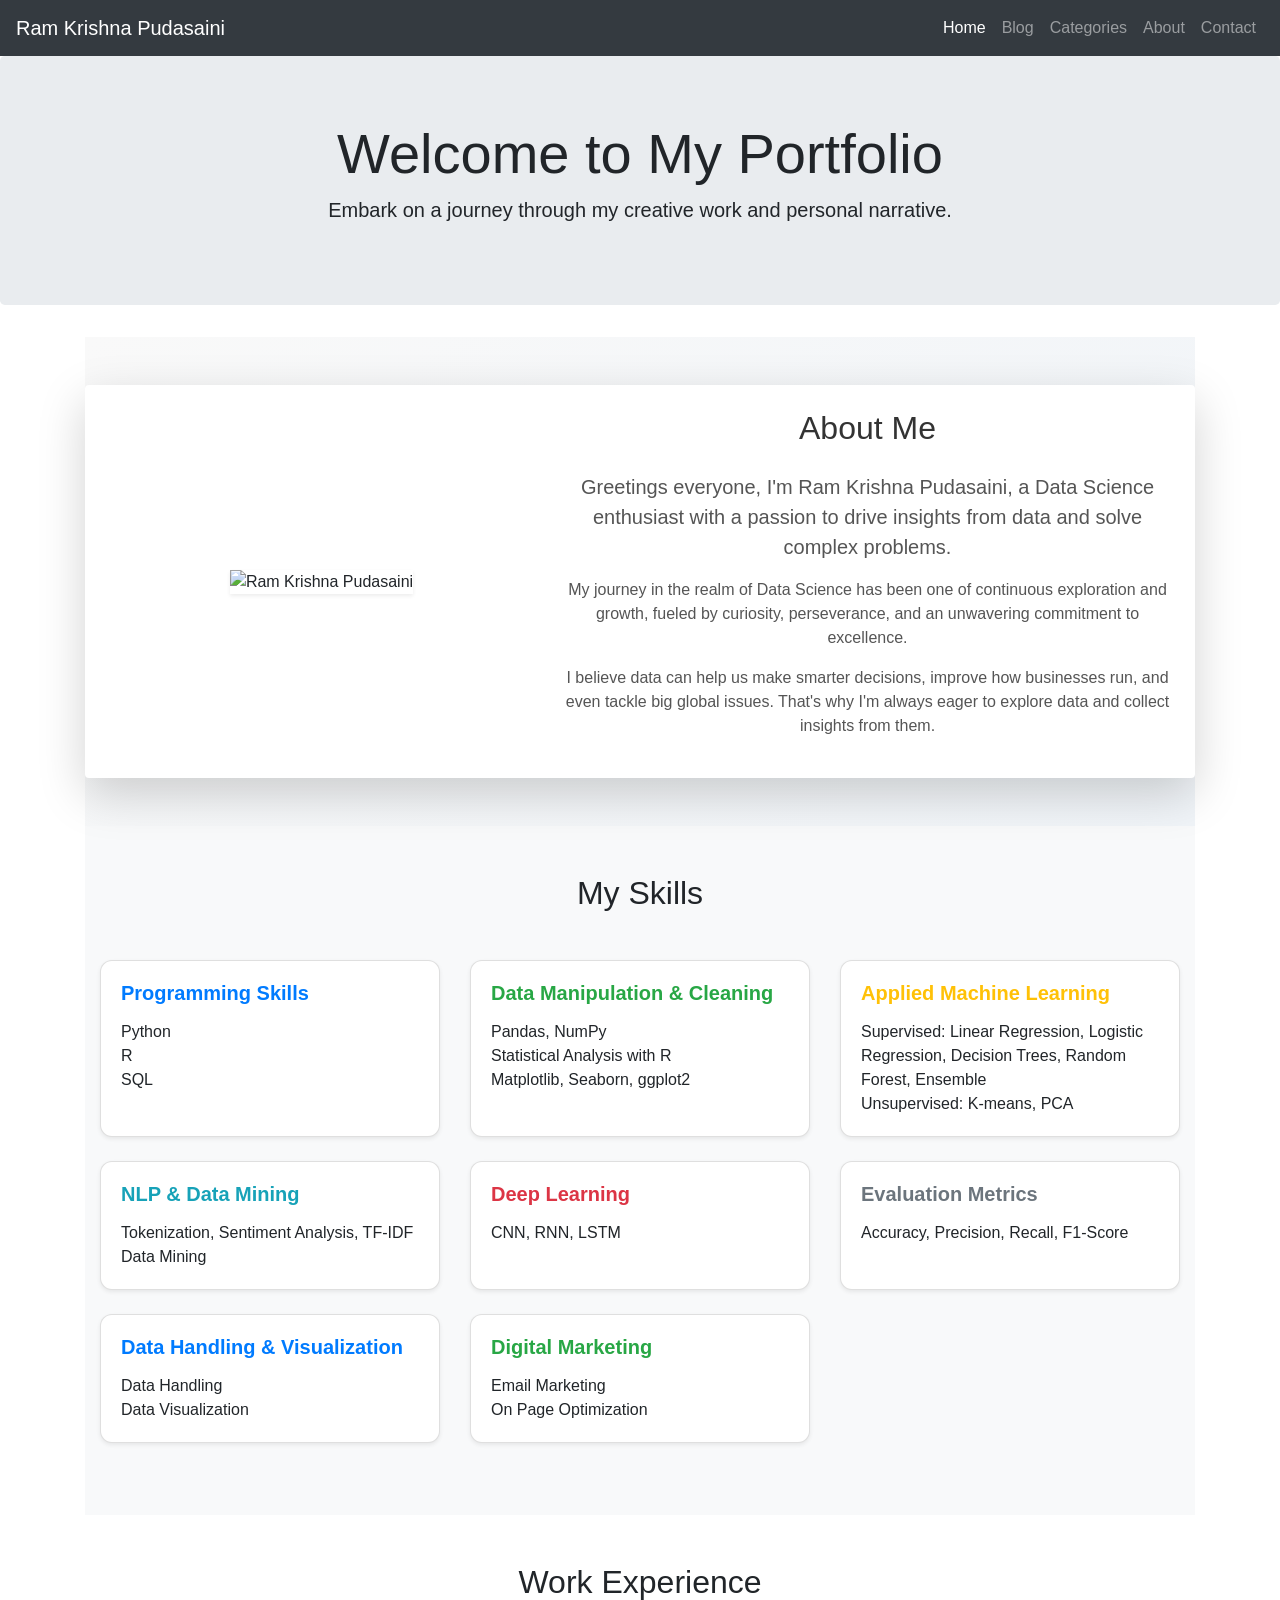
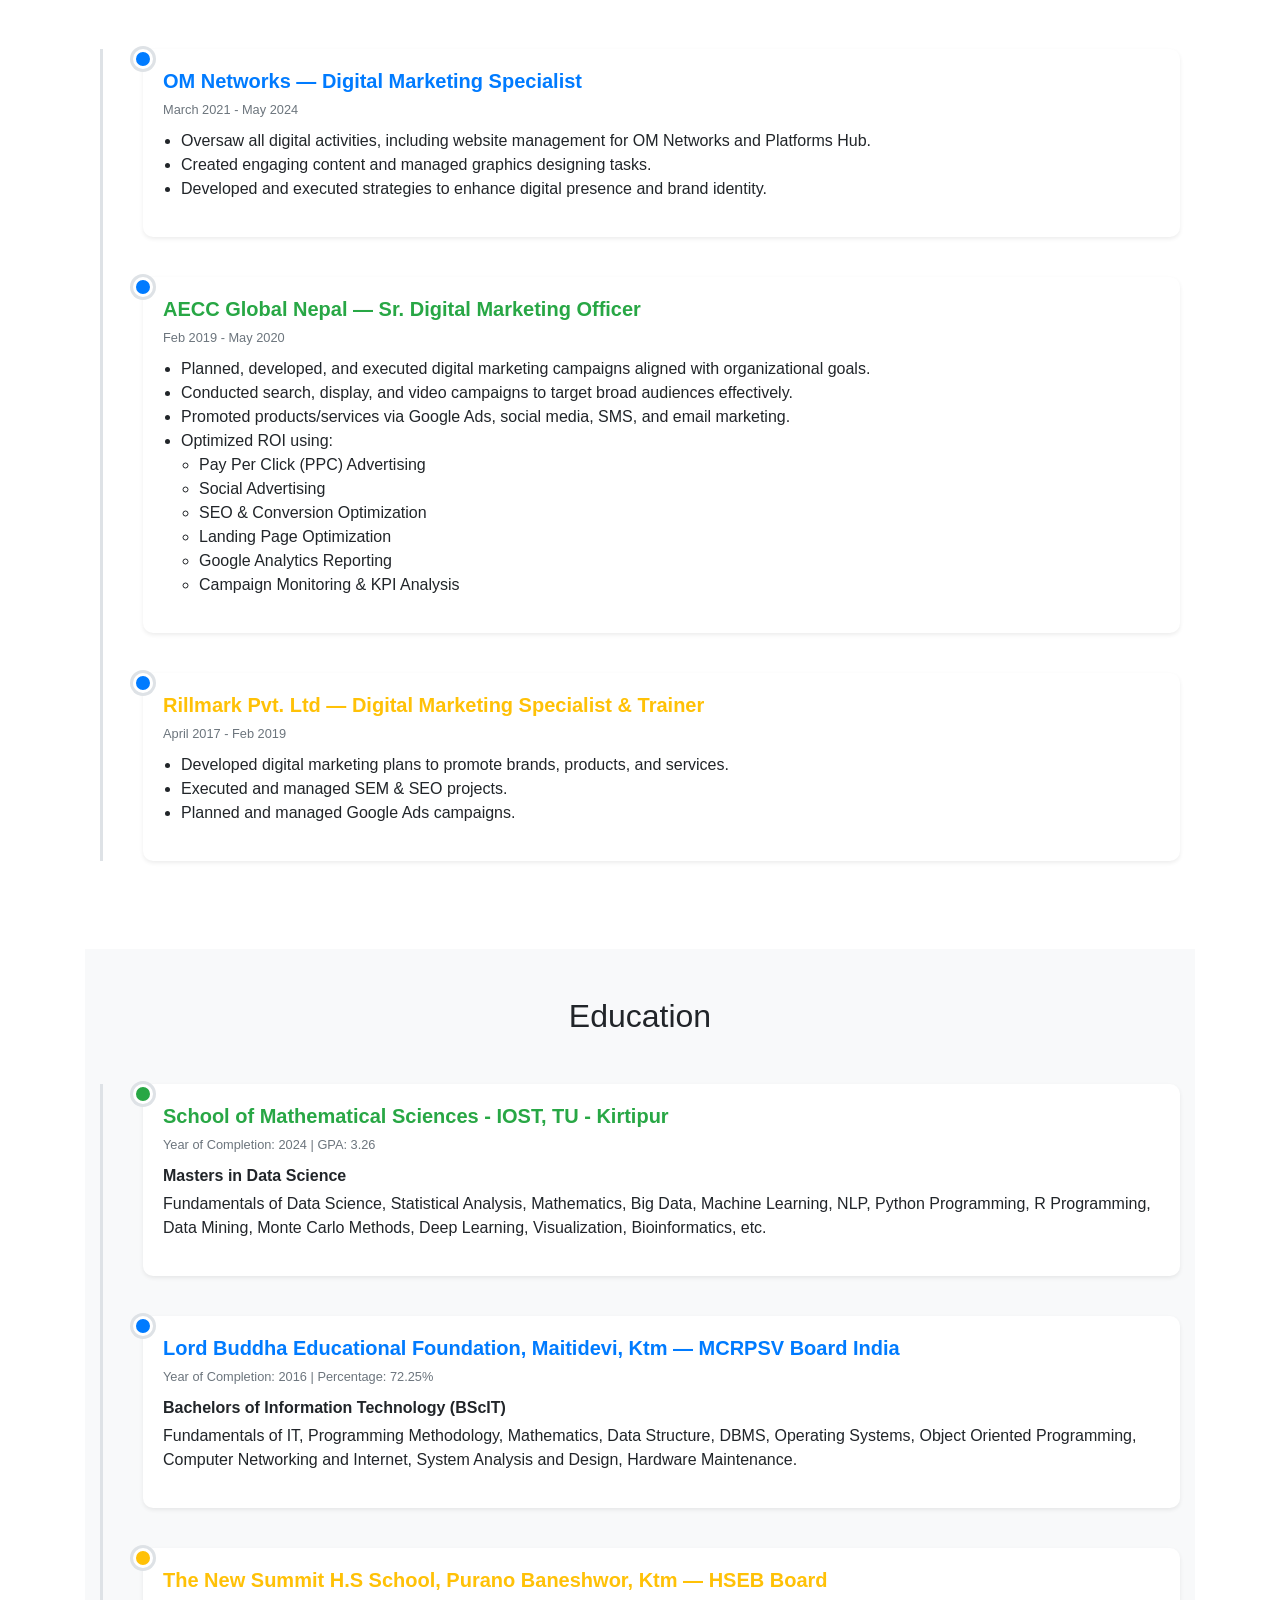
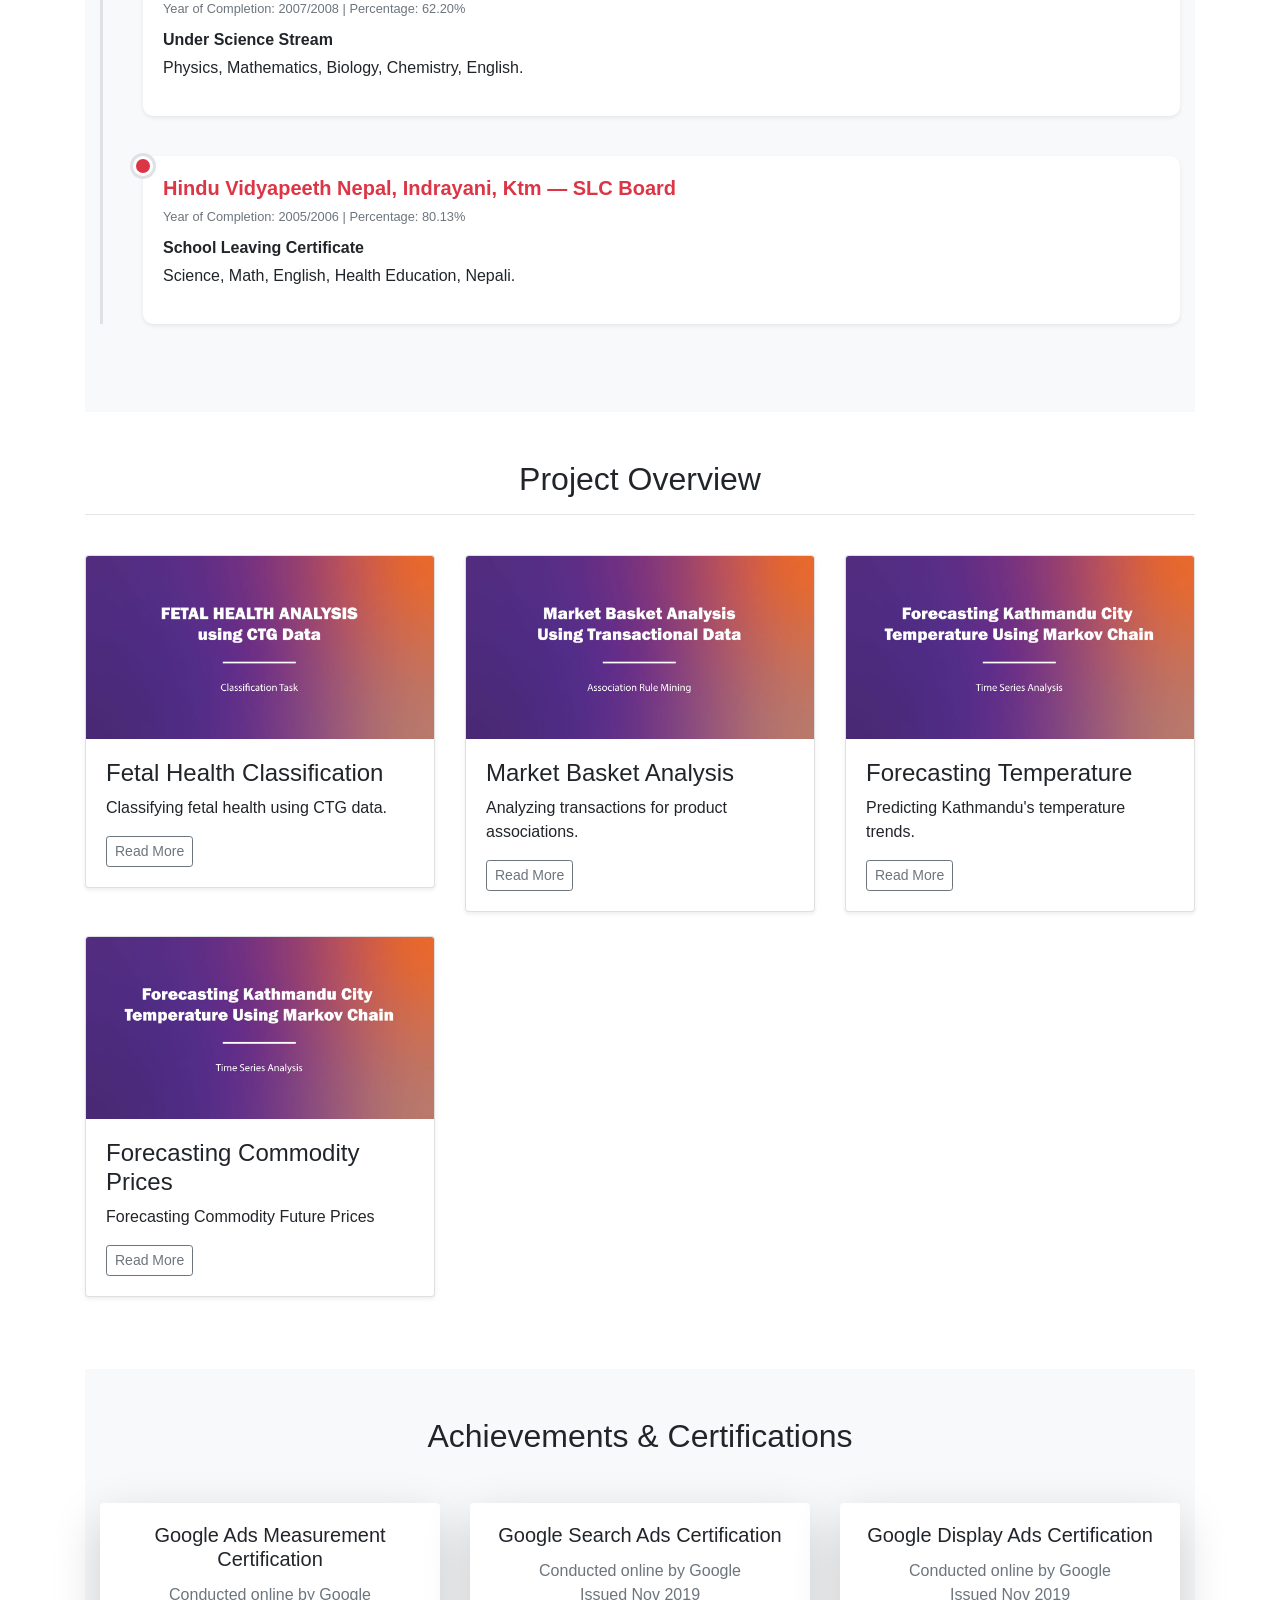
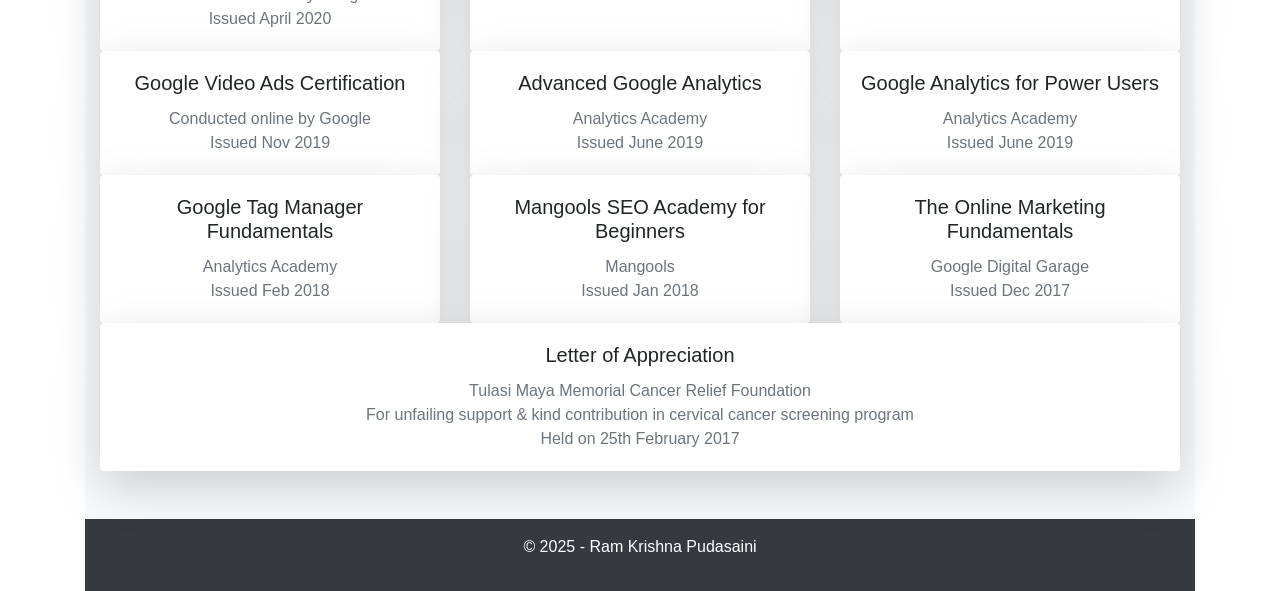
==== commit 7ea5d9e9: "Update index.html" ====
--- a/index.html
+++ b/index.html
@@ -38,19 +38,34 @@
 
     <!-- About Me -->
     <div class="container">
-        <section id="about" class="py-5">
-            <div class="row">
-                <div class="col-md-6 mx-auto text-center">
-                    <img src="https://i.ibb.co/Rv5pRVn/IMG-6e012f4fa9f4c4fc654dd1a23be57c11-V.jpg" class="rounded-circle" style="width: 300px; height: 300px;">
-                </div>
-                <div class="col-md-6">
-                    <h2 class="text-center">About Me</h2>
-                    <p class="text-center">Greetings everyone, I'm Ram Krishna Pudasaini, a Data Science enthusiast with a passion to drive insights from data and solve complex problems.</p>
-                    <p class="text-center">My journey in the realm of Data Science has been one of continuous exploration and growth. It's a journey fueled by curiosity, perseverance, and an unwavering commitment to excellence. It's all about learning and growing.</p>
-                    <p class="text-center">I believe data can help us make smarter decisions, improve how businesses run, and even tackle big global issues. That's why I'm always eager to explore data and collect insights from them.</p>
+            <section id="about" class="py-5 about-section">
+            <div class="card about-card shadow-lg border-0 rounded-4 p-4">
+                <div class="row align-items-center">
+                    <!-- Image Section -->
+                    <div class="col-md-5 text-center">
+                        <img src="https://i.ibb.co/Rv5pRVn/IMG-6e012f4fa9f4c4fc654dd1a23be57c11-V.jpg" 
+                             class="rounded-4 shadow-sm img-fluid about-img" 
+                             alt="Ram Krishna Pudasaini">
+                    </div>
+                    
+                    <!-- About Text -->
+                    <div class="col-md-7">
+                        <h2 class="text-center fw-bold mb-4">About Me</h2>
+                        <p class="lead text-center">
+                            Greetings everyone, I'm <strong>Ram Krishna Pudasaini</strong>, a Data Science enthusiast with a passion to drive insights from data and solve complex problems.
+                        </p>
+                        <p class="text-center">
+                            My journey in the realm of Data Science has been one of continuous exploration and growth, fueled by curiosity, perseverance, and an unwavering commitment to excellence.
+                        </p>
+                        <p class="text-center">
+                            I believe data can help us make smarter decisions, improve how businesses run, and even tackle big global issues. That's why I'm always eager to explore data and collect insights from them.
+                        </p>
+                    </div>
                 </div>
             </div>
         </section>
+
+
 
                    <!-- Skills -->
         <section id="skills" class="py-5 bg-light">
@@ -440,6 +455,42 @@
         
          <!-- Custom CSS -->
         <style>
+        
+            /* Section background */
+            .about-section {
+                background: linear-gradient(135deg, #f9f9f9, #f0f4f8);
+            }
+        
+            /* Card styling */
+            .about-card {
+                background: white;
+                transition: transform 0.3s ease, box-shadow 0.3s ease;
+            }
+        
+            /* Hover effect for floating feel */
+            .about-card:hover {
+                transform: translateY(-10px);
+                box-shadow: 0 20px 30px rgba(0, 0, 0, 0.1);
+            }
+        
+            /* Image styling */
+            .about-img {
+                width: 300px;
+                height: 300px;
+                object-fit: cover;
+            }
+        
+            /* Paragraph color */
+            .about-card p {
+                color: #555;
+            }
+        
+            /* Heading color */
+            .about-card h2 {
+                color: #333;
+            }
+        
+
             .skill-card {
                 border-radius: 12px;
                 transition: transform 0.3s ease, box-shadow 0.3s ease;
@@ -509,3 +560,4 @@
 
 
 
+
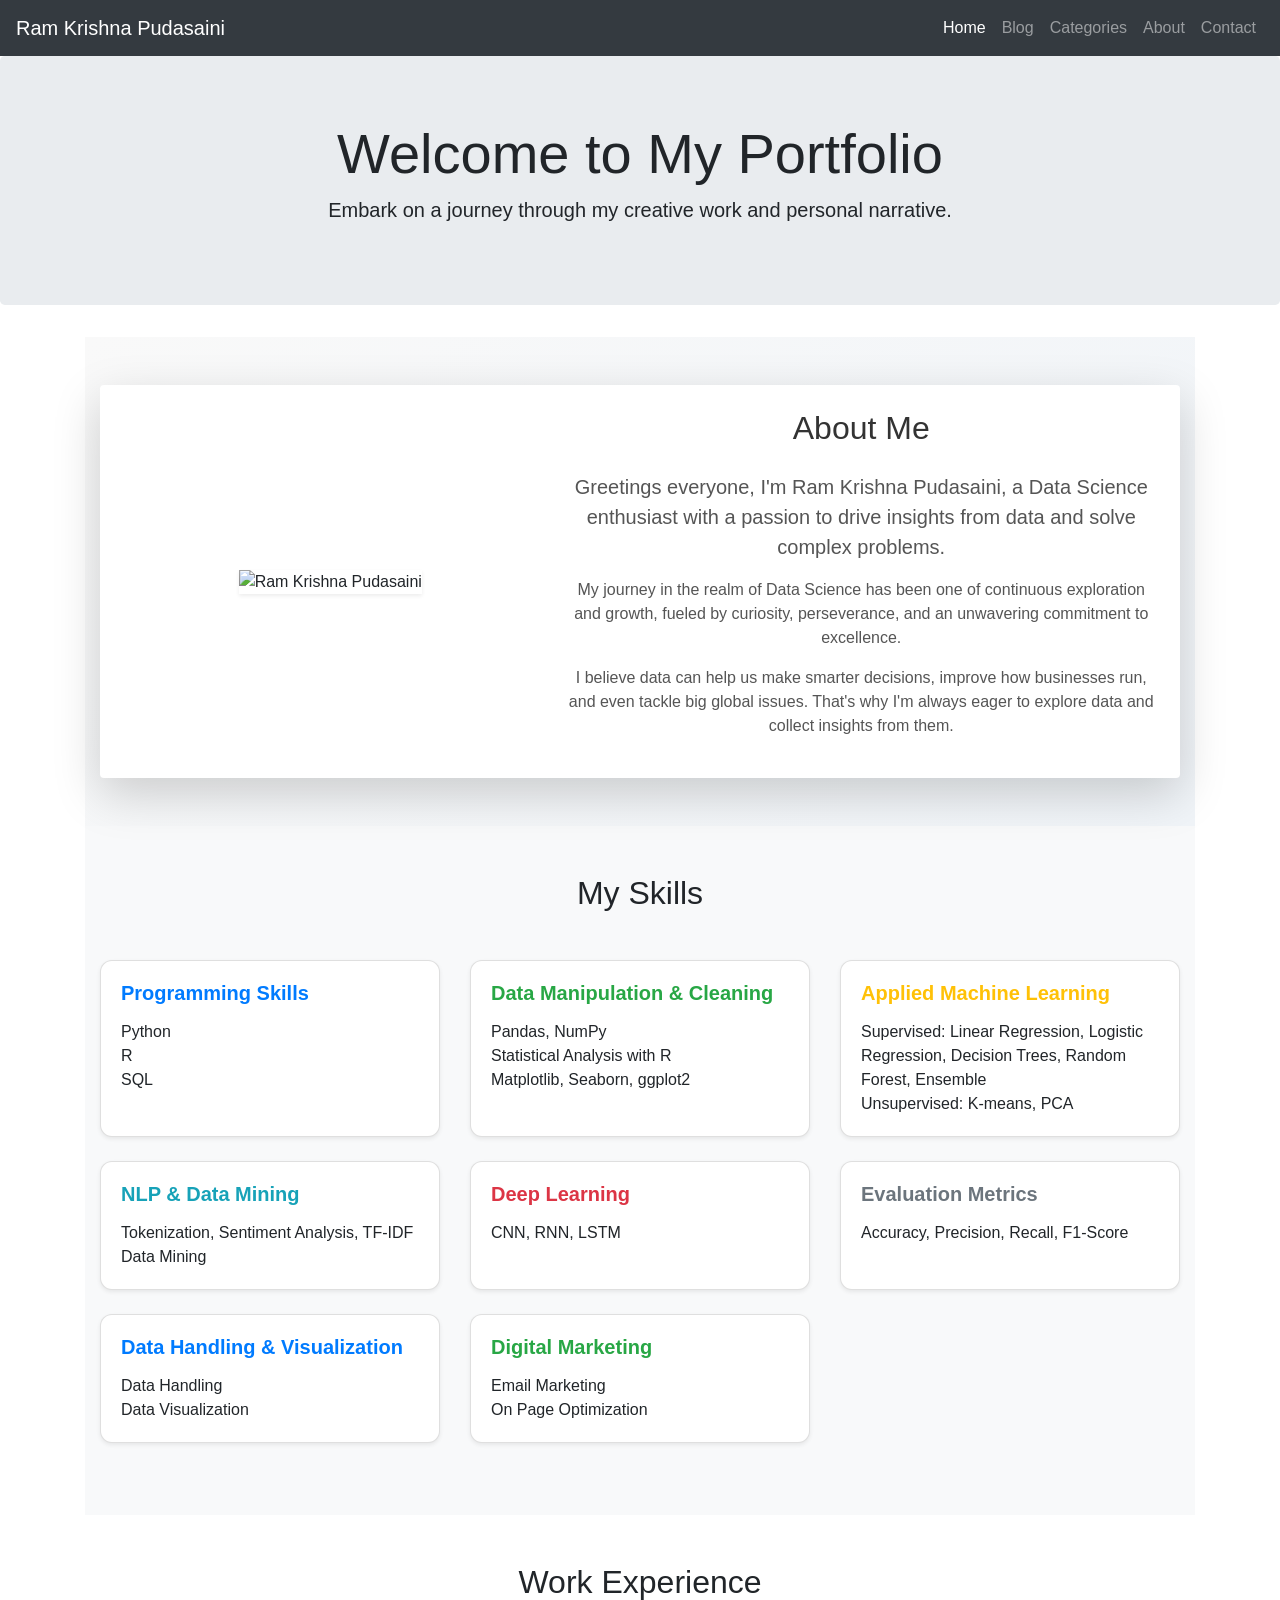
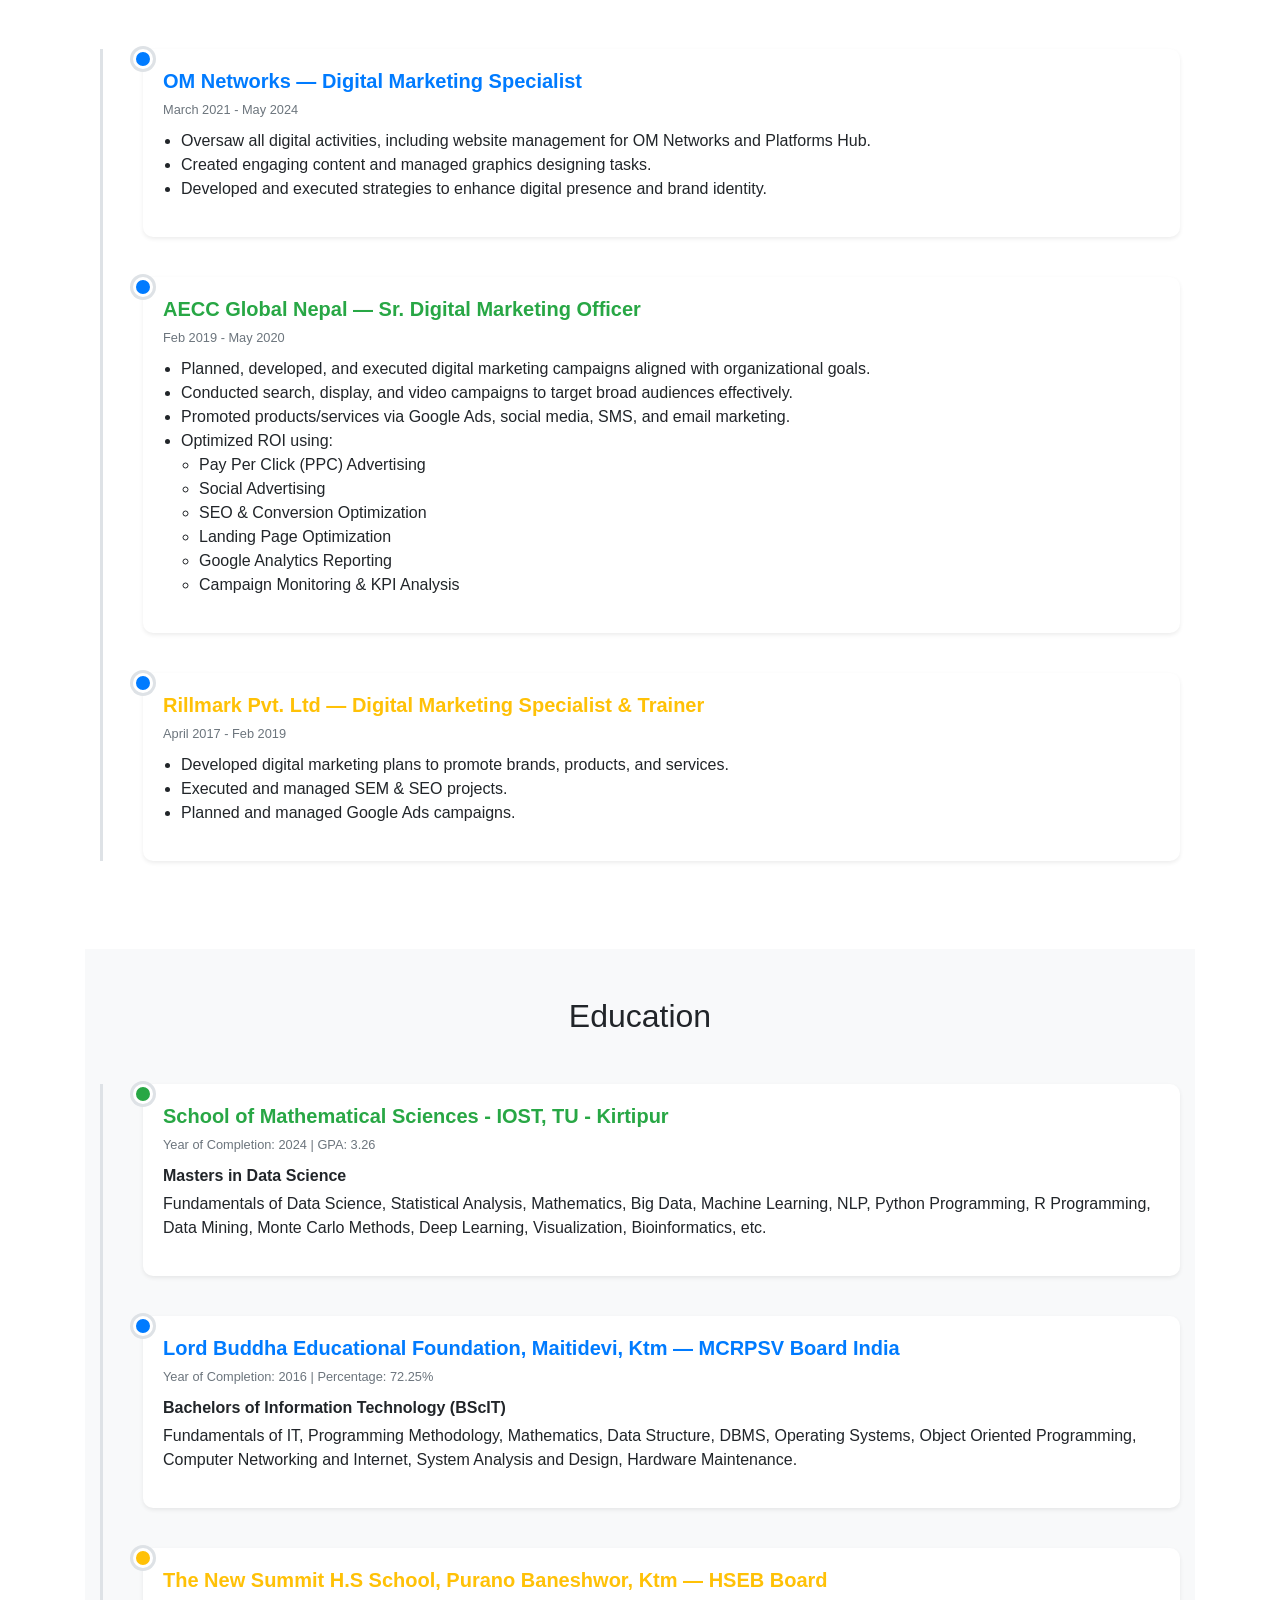
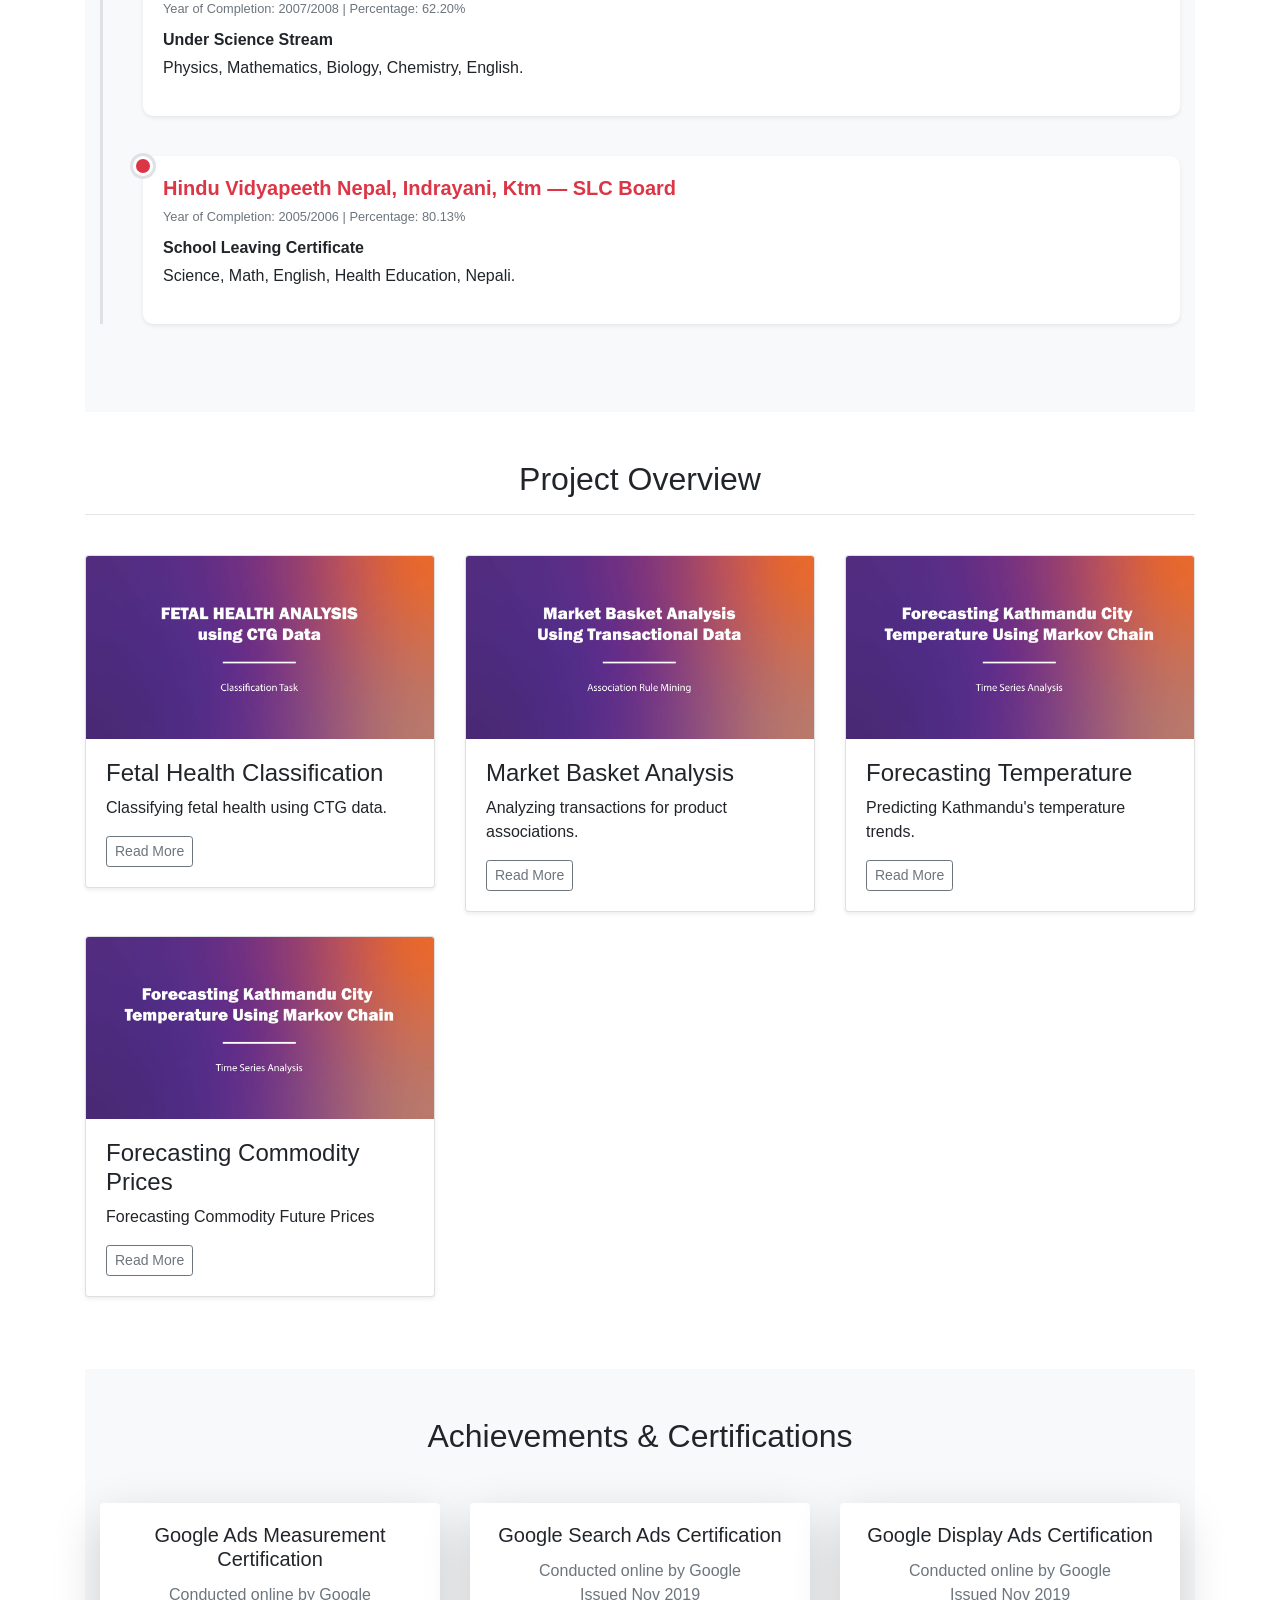
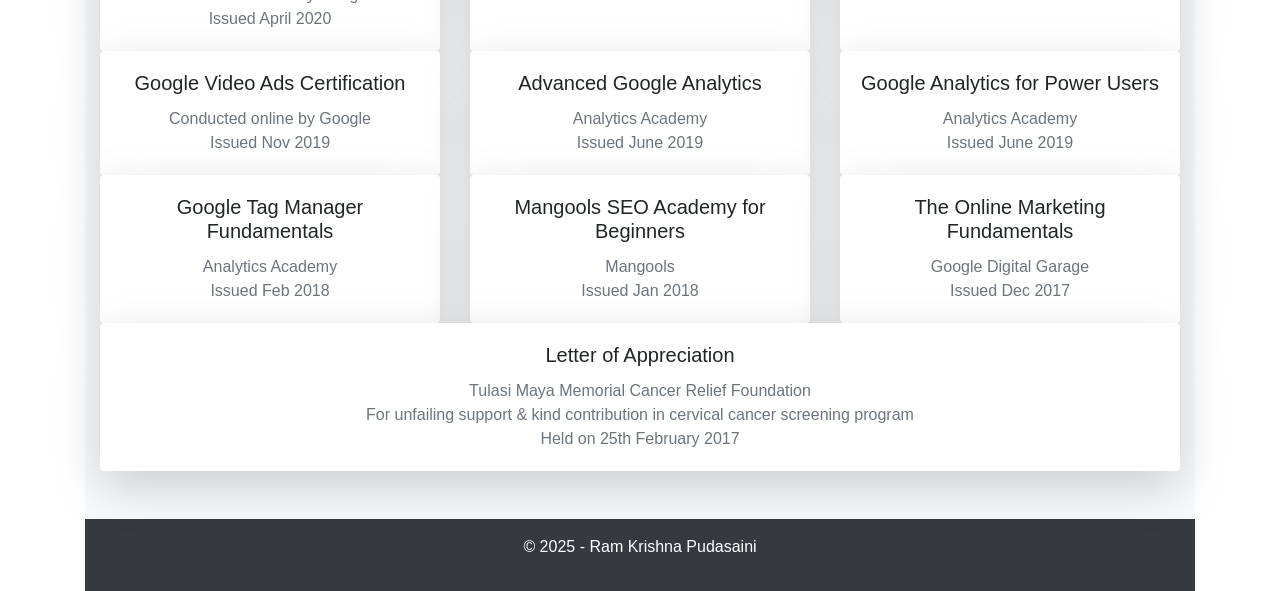
==== commit ac0c7af0: "Update index.html" ====
--- a/index.html
+++ b/index.html
@@ -39,33 +39,33 @@
     <!-- About Me -->
     <div class="container">
             <section id="about" class="py-5 about-section">
-            <div class="card about-card shadow-lg border-0 rounded-4 p-4">
-                <div class="row align-items-center">
-                    <!-- Image Section -->
-                    <div class="col-md-5 text-center">
-                        <img src="https://i.ibb.co/Rv5pRVn/IMG-6e012f4fa9f4c4fc654dd1a23be57c11-V.jpg" 
-                             class="rounded-4 shadow-sm img-fluid about-img" 
-                             alt="Ram Krishna Pudasaini">
-                    </div>
-                    
-                    <!-- About Text -->
-                    <div class="col-md-7">
-                        <h2 class="text-center fw-bold mb-4">About Me</h2>
-                        <p class="lead text-center">
-                            Greetings everyone, I'm <strong>Ram Krishna Pudasaini</strong>, a Data Science enthusiast with a passion to drive insights from data and solve complex problems.
-                        </p>
-                        <p class="text-center">
-                            My journey in the realm of Data Science has been one of continuous exploration and growth, fueled by curiosity, perseverance, and an unwavering commitment to excellence.
-                        </p>
-                        <p class="text-center">
-                            I believe data can help us make smarter decisions, improve how businesses run, and even tackle big global issues. That's why I'm always eager to explore data and collect insights from them.
-                        </p>
+            <div class="container">
+                <div class="card about-card shadow-lg border-0 rounded-4 p-4">
+                    <div class="row align-items-center">
+                        <!-- Image Section -->
+                        <div class="col-md-5 text-center">
+                            <img src="https://i.ibb.co/Rv5pRVn/IMG-6e012f4fa9f4c4fc654dd1a23be57c11-V.jpg" 
+                                 class="rounded-4 shadow-sm img-fluid about-img" 
+                                 alt="Ram Krishna Pudasaini">
+                        </div>
+        
+                        <!-- About Text -->
+                        <div class="col-md-7">
+                            <h2 class="text-center fw-bold mb-4">About Me</h2>
+                            <p class="lead text-center">
+                                Greetings everyone, I'm <strong>Ram Krishna Pudasaini</strong>, a Data Science enthusiast with a passion to drive insights from data and solve complex problems.
+                            </p>
+                            <p class="text-center">
+                                My journey in the realm of Data Science has been one of continuous exploration and growth, fueled by curiosity, perseverance, and an unwavering commitment to excellence.
+                            </p>
+                            <p class="text-center">
+                                I believe data can help us make smarter decisions, improve how businesses run, and even tackle big global issues. That's why I'm always eager to explore data and collect insights from them.
+                            </p>
+                        </div>
                     </div>
                 </div>
             </div>
         </section>
-
-
 
                    <!-- Skills -->
         <section id="skills" class="py-5 bg-light">
@@ -561,3 +561,4 @@
 
 
 
+
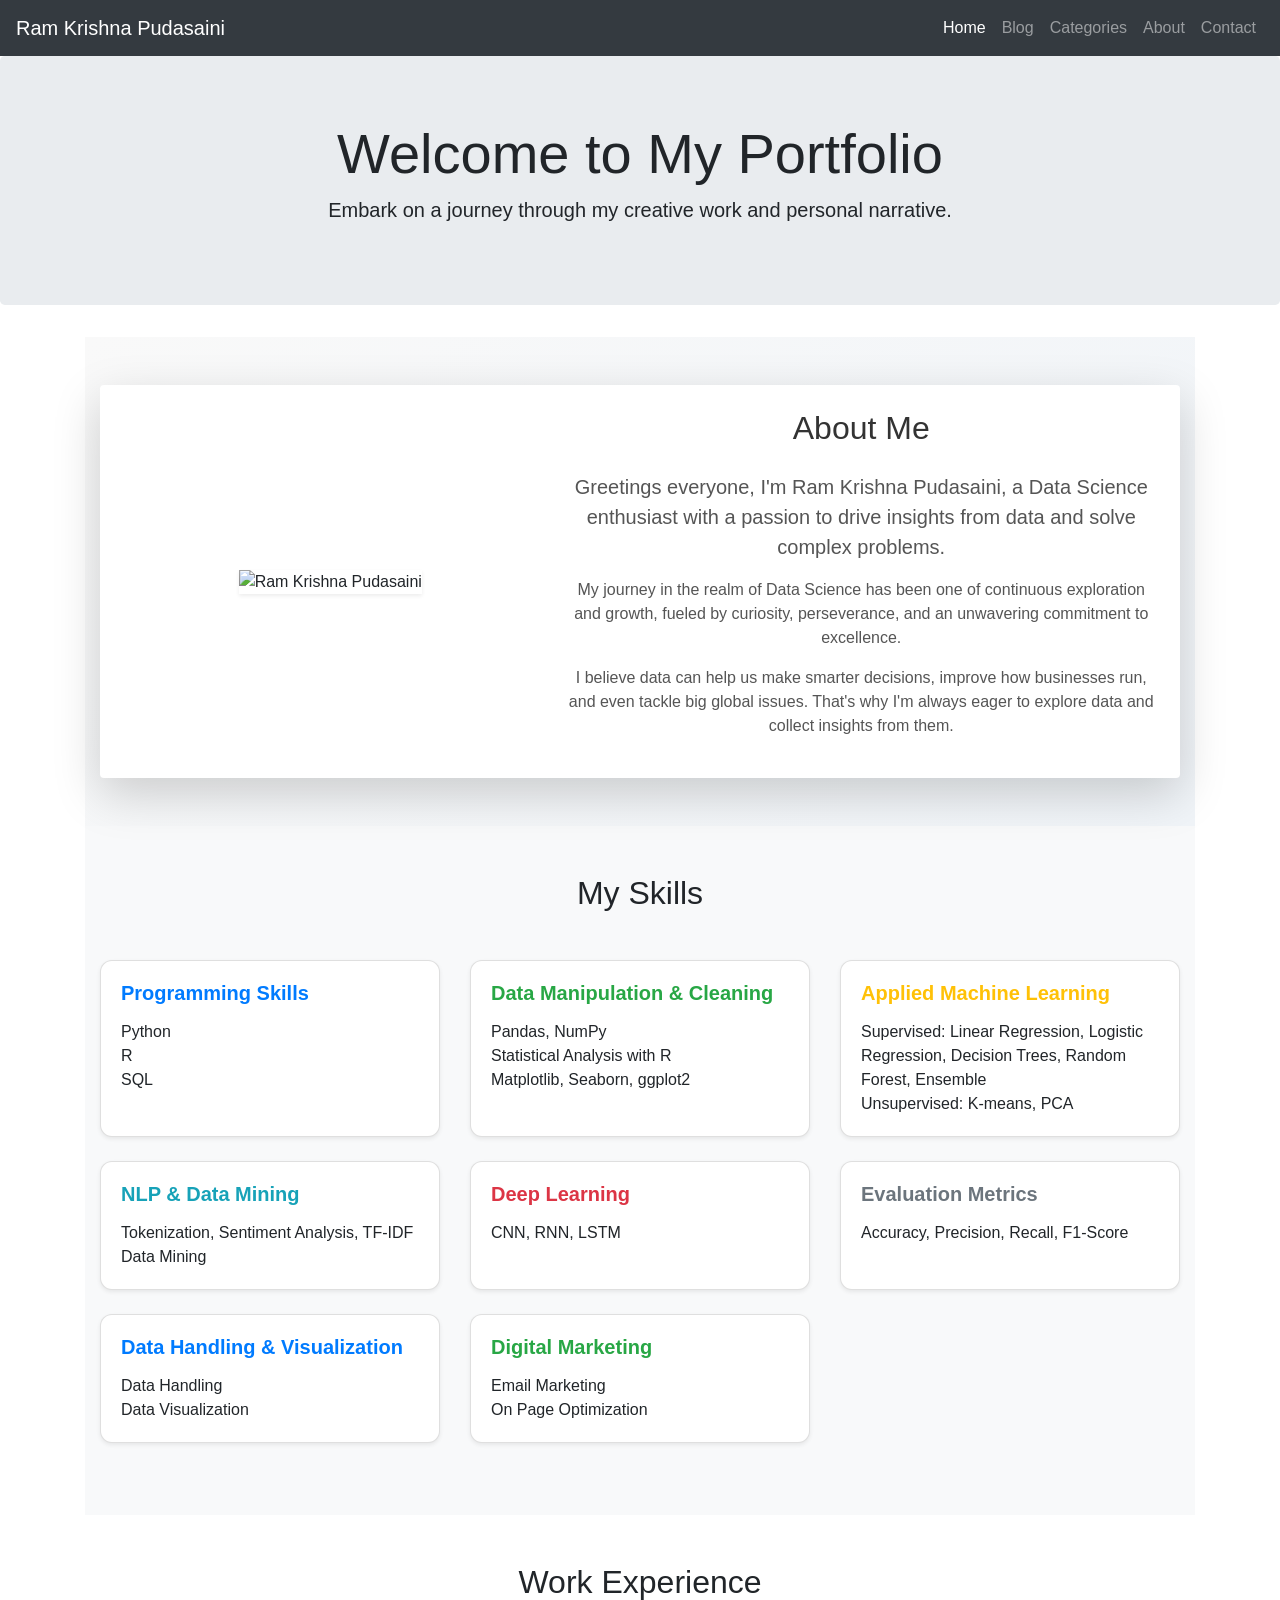
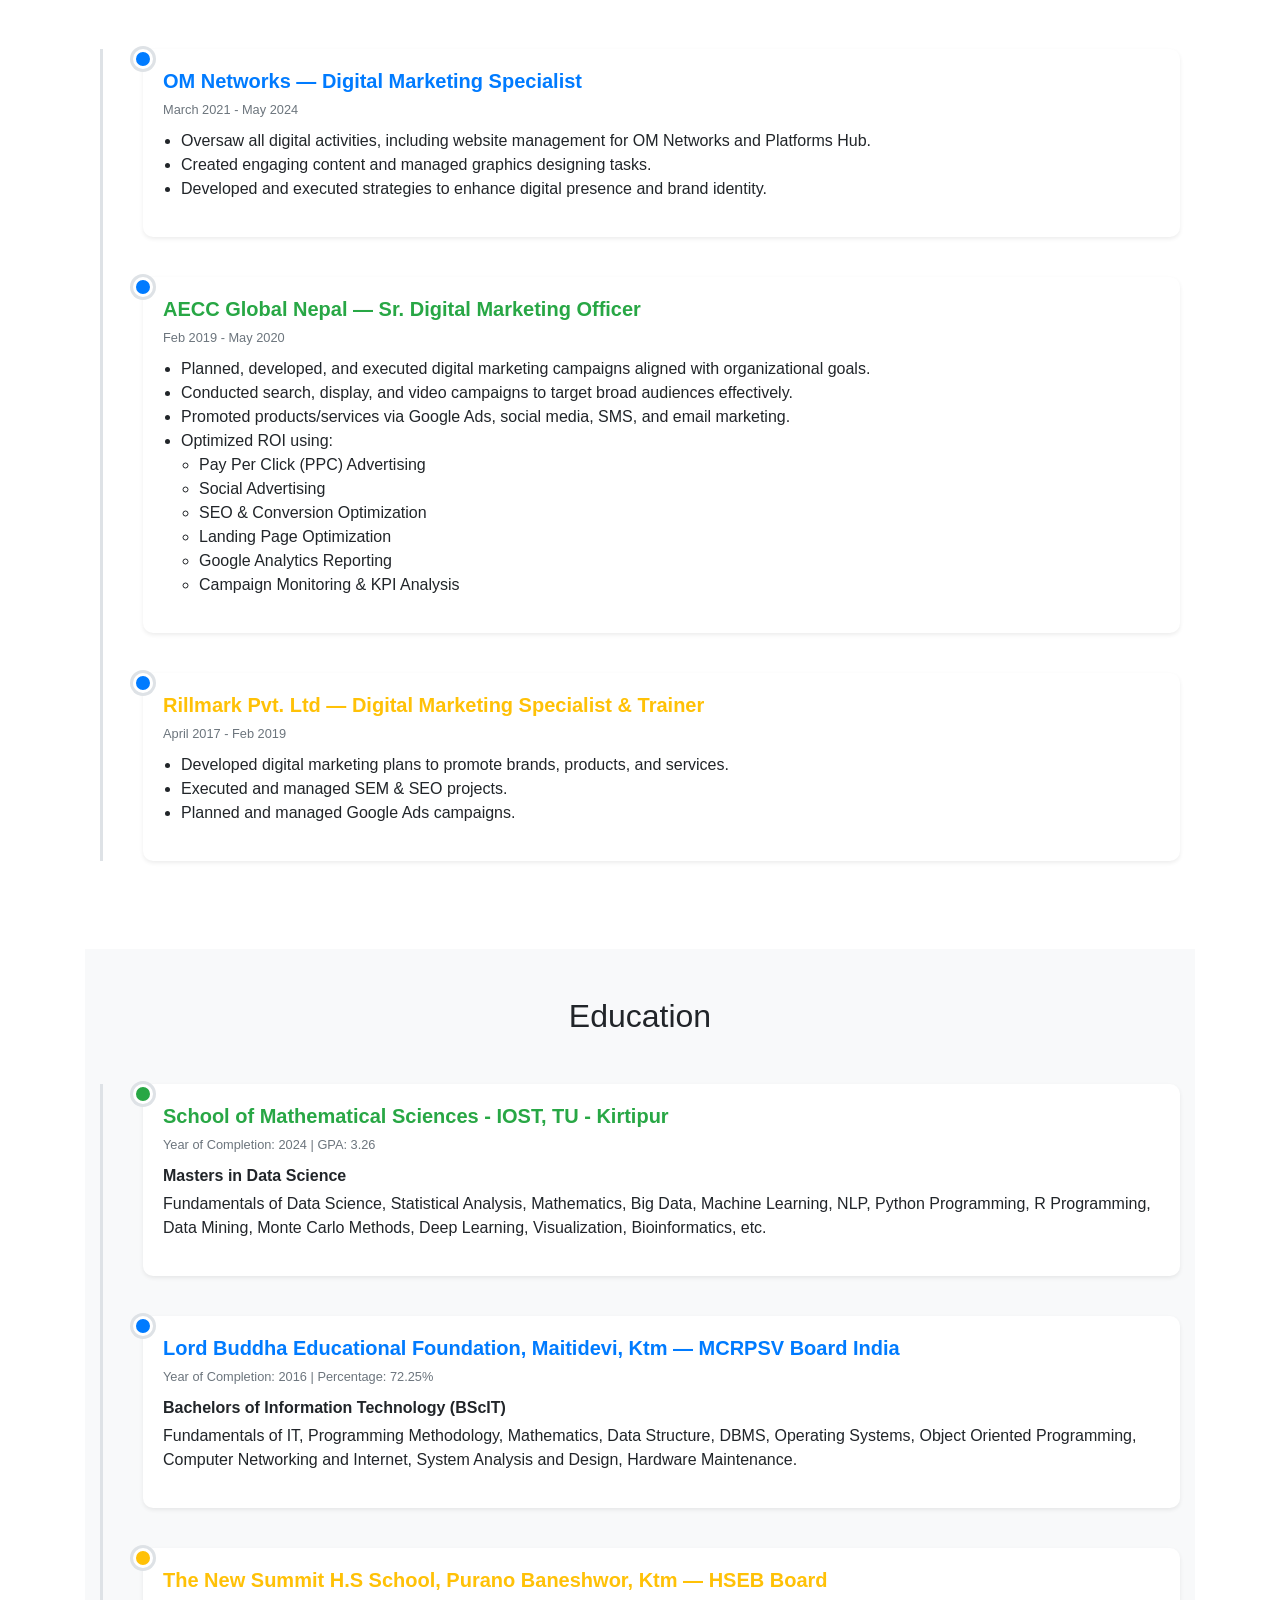
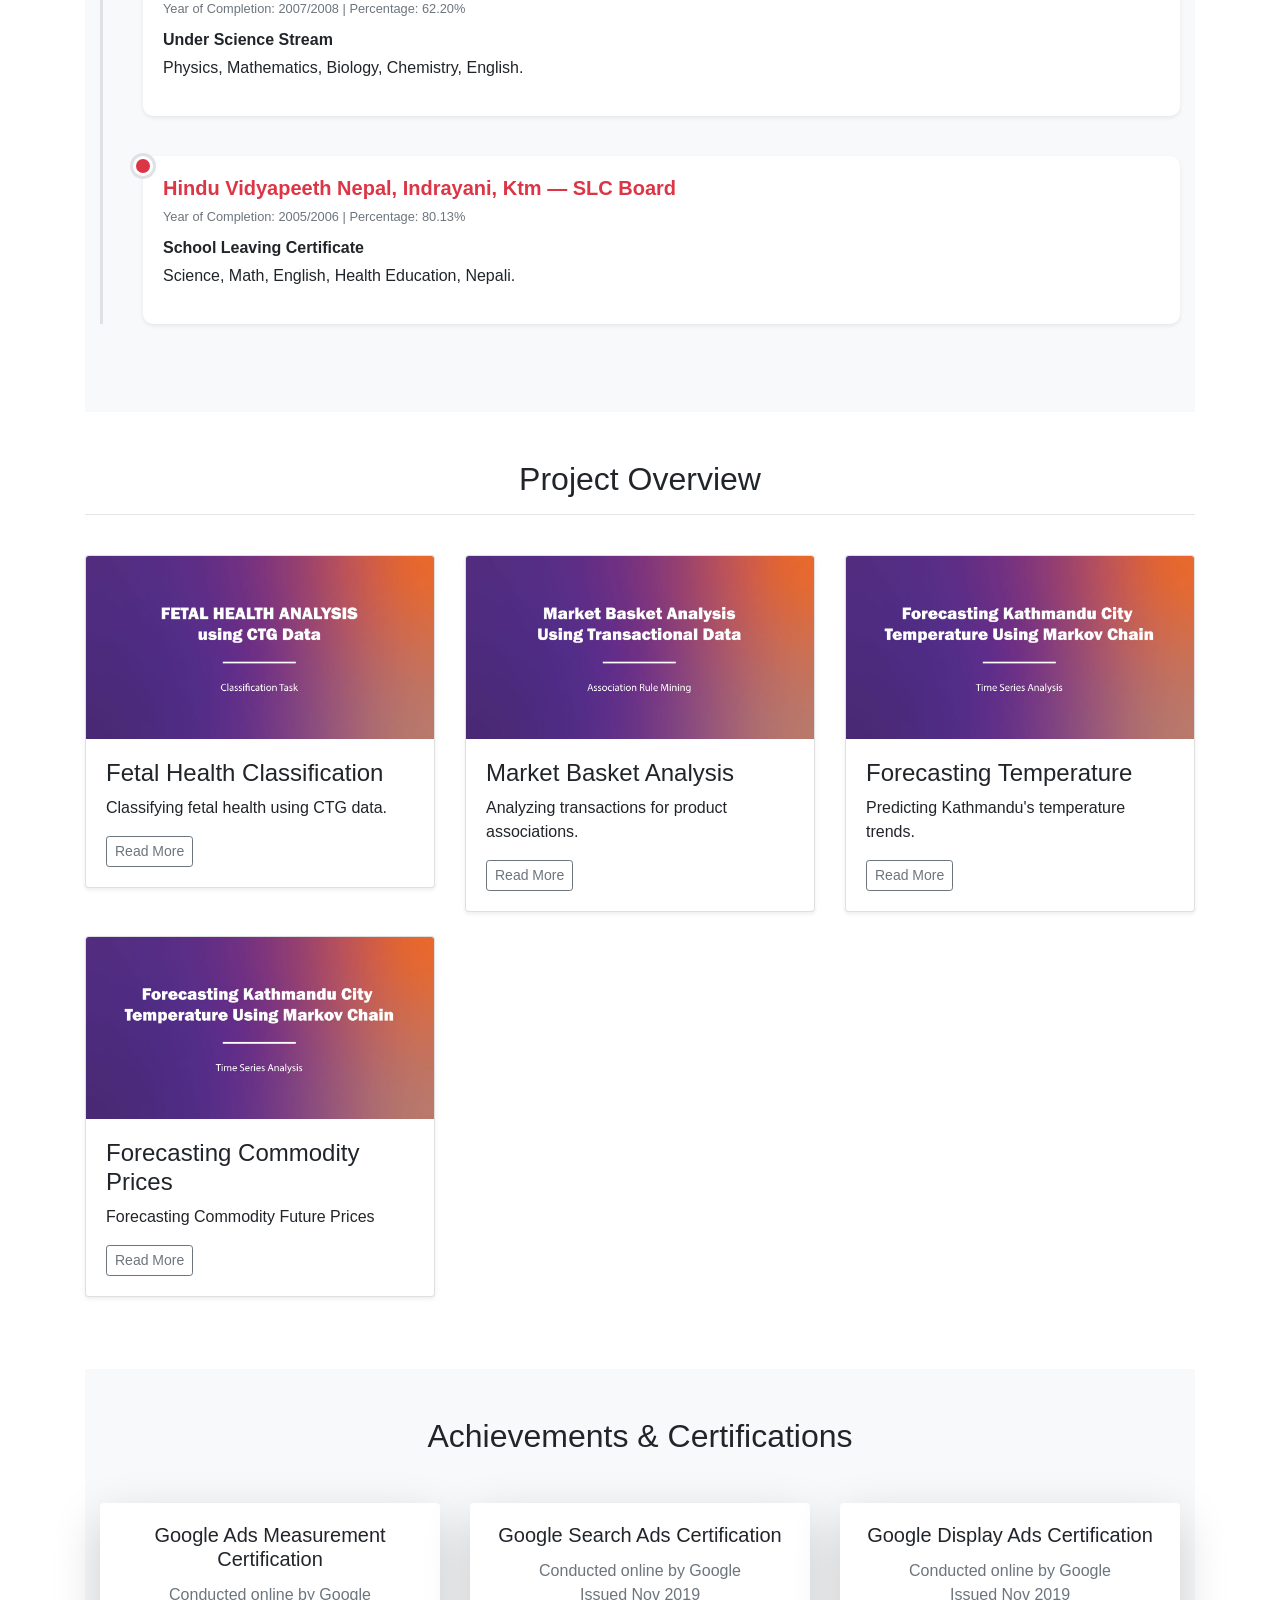
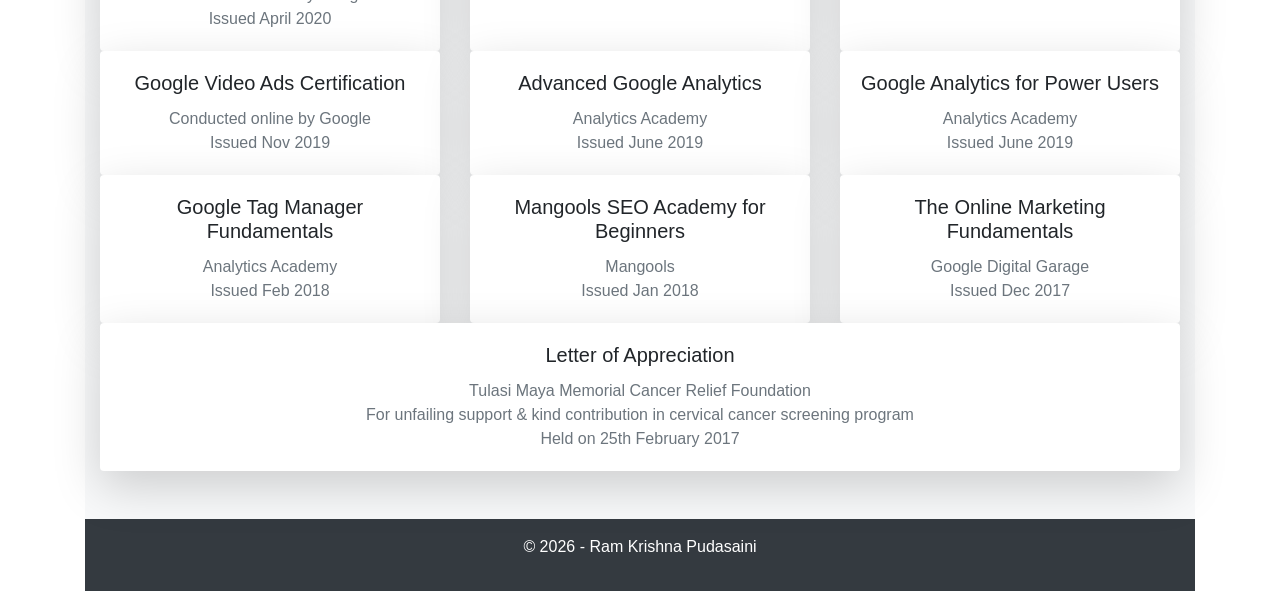
==== commit 48f69446: "Update index.html" ====
--- a/index.html
+++ b/index.html
@@ -546,7 +546,7 @@
        
     <!-- Footer -->
     <footer class="bg-dark text-white text-center py-3">
-        <p>&copy; 2025 - Ram Krishna Pudasaini</p>
+        <p>&copy; 2026 - Ram Krishna Pudasaini</p>
     </footer>
 
     <!-- Bootstrap JS -->
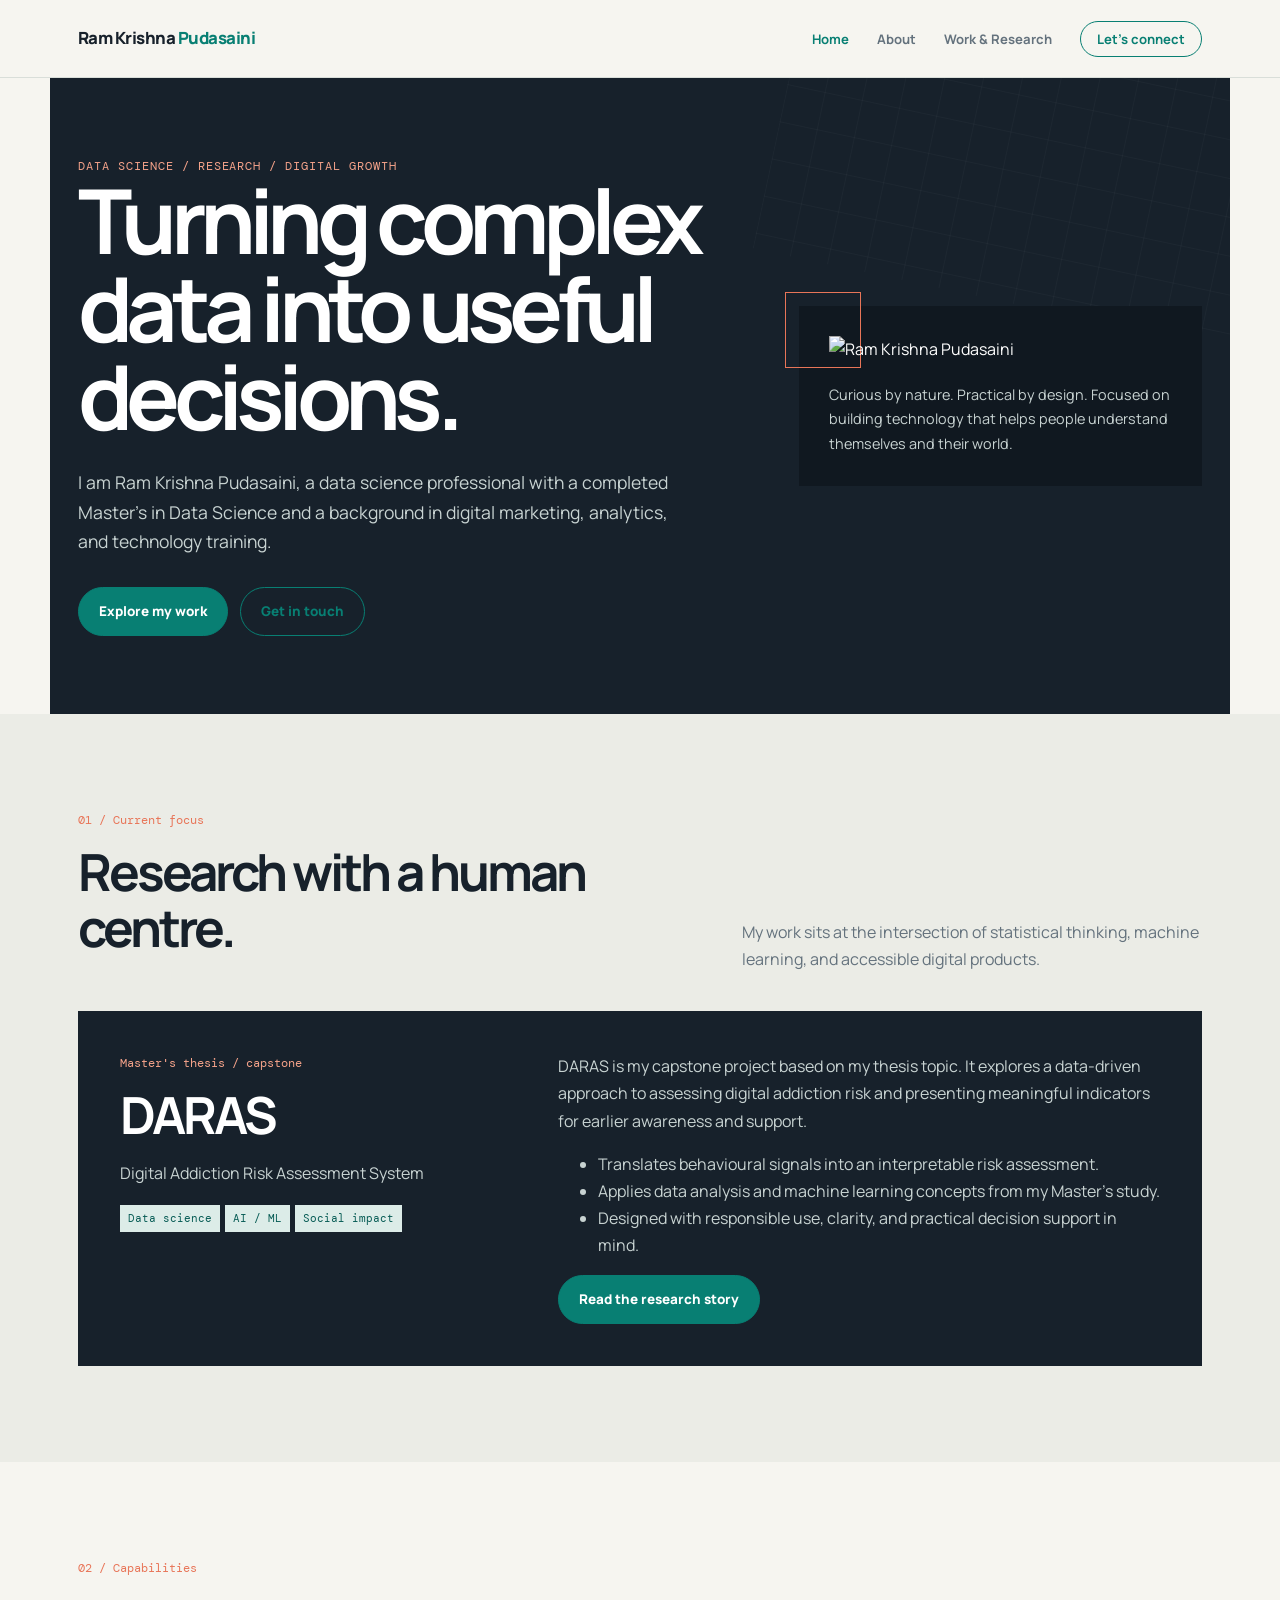
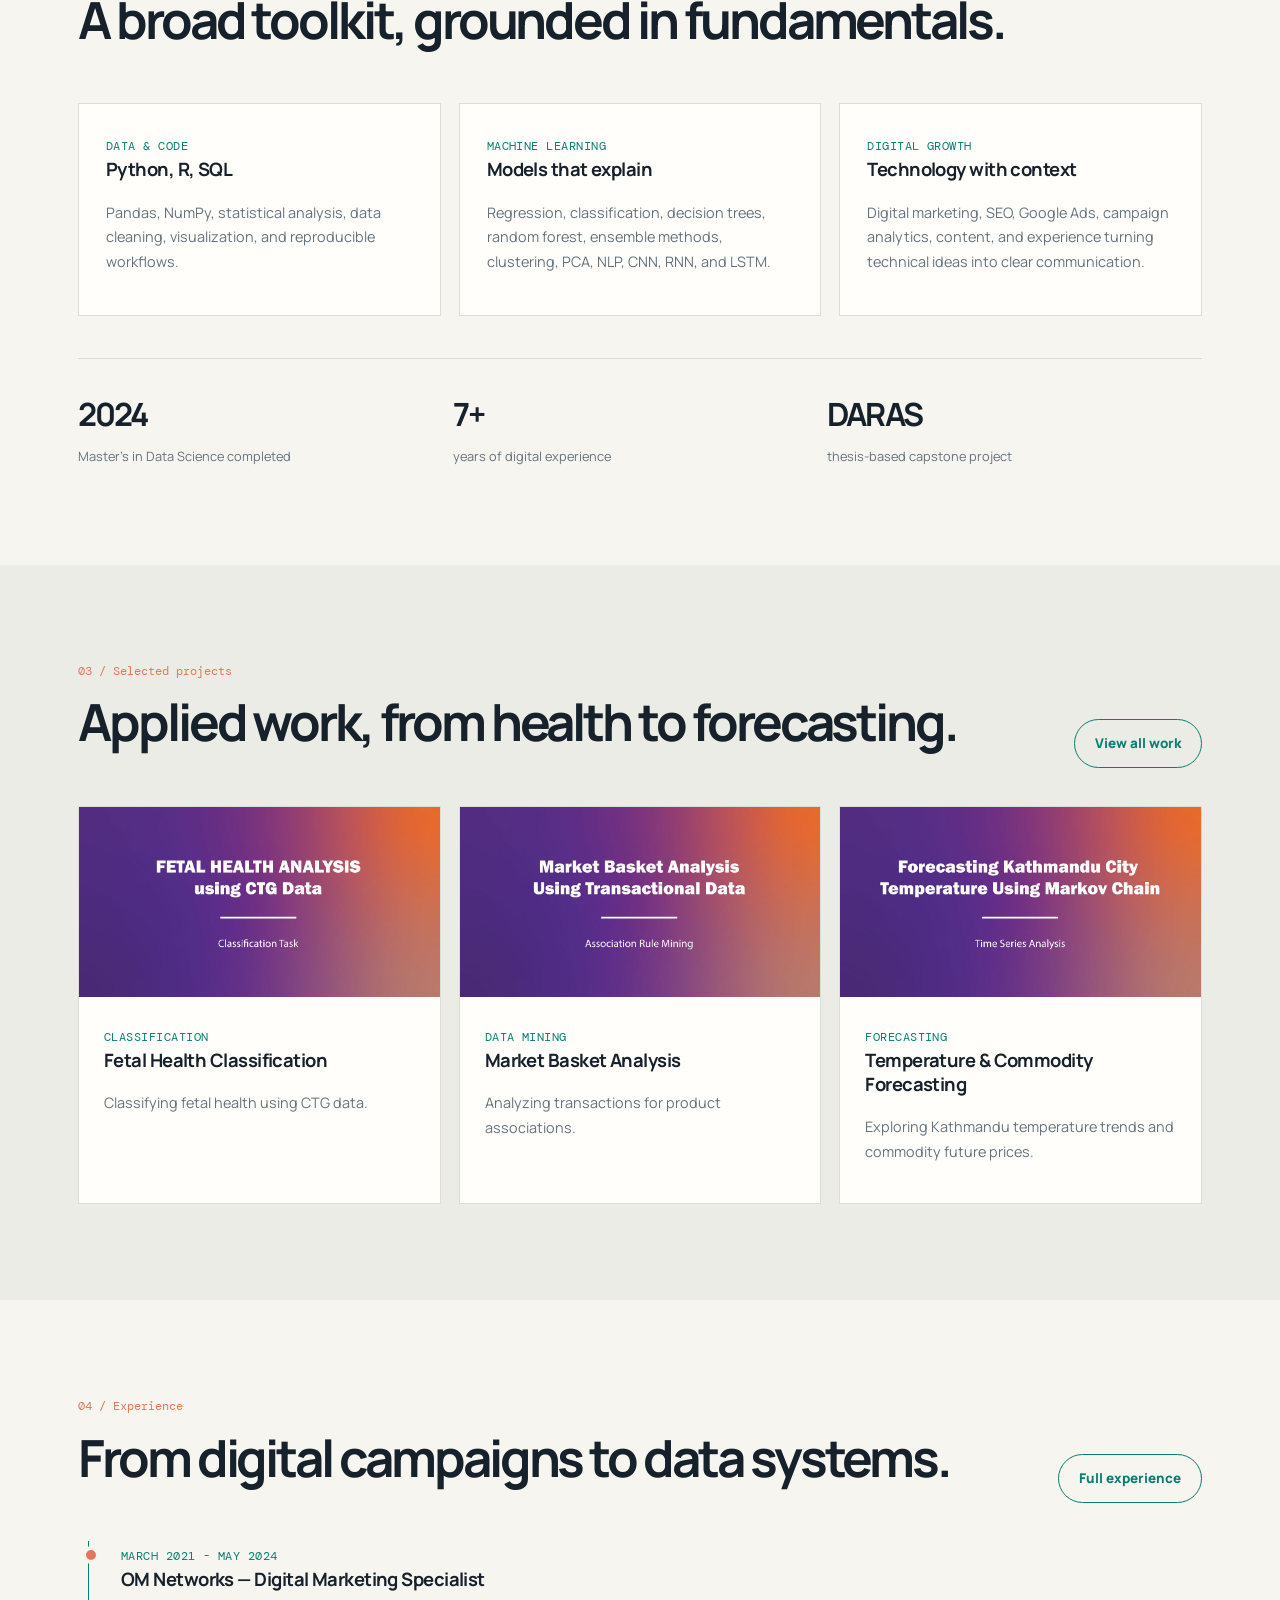
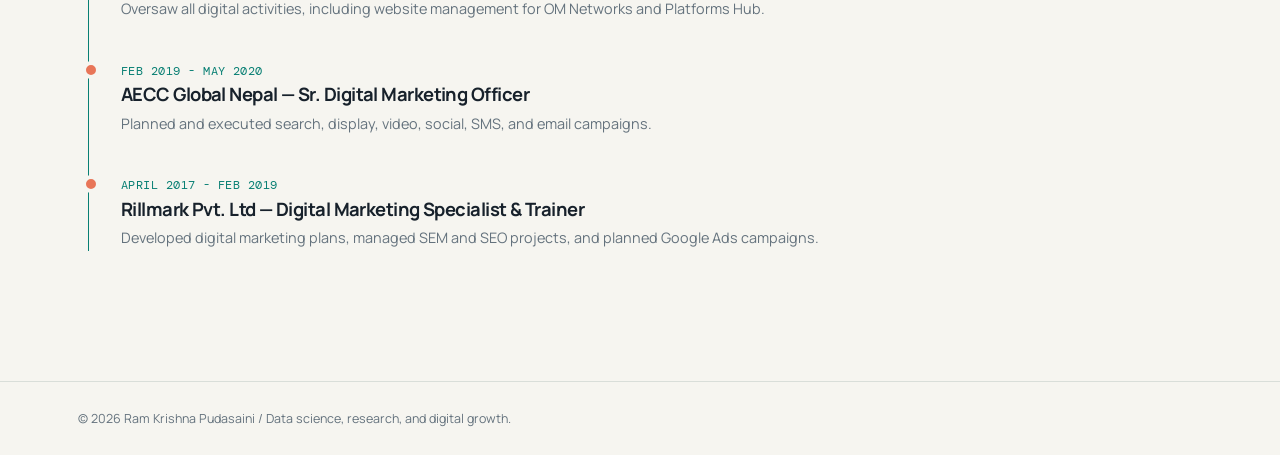
==== commit a9fbff67: "Publish upgraded portfolio" ====
--- a/index.html
+++ b/index.html
@@ -1,564 +1 @@
-<!DOCTYPE html>
-<html lang="en">
-<head>
-    <meta charset="UTF-8">
-    <meta name="viewport" content="width=device-width, initial-scale=1.0">
-    <title>Portfolio Homepage</title>
-    <!-- Bootstrap CSS -->
-    <link href="https://maxcdn.bootstrapcdn.com/bootstrap/4.5.2/css/bootstrap.min.css" rel="stylesheet">
-    <!-- Custom CSS -->
-    <link rel="stylesheet" href="styles.css">
-</head>
-<body>
-
-    <!-- Navbar -->
-    <nav class="navbar navbar-expand-lg navbar-dark bg-dark">
-        <a class="navbar-brand" href="https://rk-pudasaini.github.io/">Ram Krishna Pudasaini</a>
-        <button class="navbar-toggler" type="button" data-toggle="collapse" data-target="#navbarNav">
-            <span class="navbar-toggler-icon"></span>
-        </button>
-        <div class="collapse navbar-collapse" id="navbarNav">
-            <ul class="navbar-nav ml-auto">
-                <li class="nav-item active"><a class="nav-link" href="#">Home</a></li>
-                <li class="nav-item"><a class="nav-link" href="blog.html">Blog</a></li>
-                <li class="nav-item"><a class="nav-link" href="#">Categories</a></li>
-                <li class="nav-item"><a class="nav-link" href="#">About</a></li>
-                <li class="nav-item"><a class="nav-link" href="#contact">Contact</a></li>
-            </ul>
-        </div>
-    </nav>
-
-    <!-- Hero -->
-    <header class="jumbotron text-center">
-        <div class="container">
-            <h1 class="display-4">Welcome to My Portfolio</h1>
-            <p class="lead">Embark on a journey through my creative work and personal narrative.</p>
-        </div>
-    </header>
-
-    <!-- About Me -->
-    <div class="container">
-            <section id="about" class="py-5 about-section">
-            <div class="container">
-                <div class="card about-card shadow-lg border-0 rounded-4 p-4">
-                    <div class="row align-items-center">
-                        <!-- Image Section -->
-                        <div class="col-md-5 text-center">
-                            <img src="https://i.ibb.co/Rv5pRVn/IMG-6e012f4fa9f4c4fc654dd1a23be57c11-V.jpg" 
-                                 class="rounded-4 shadow-sm img-fluid about-img" 
-                                 alt="Ram Krishna Pudasaini">
-                        </div>
-        
-                        <!-- About Text -->
-                        <div class="col-md-7">
-                            <h2 class="text-center fw-bold mb-4">About Me</h2>
-                            <p class="lead text-center">
-                                Greetings everyone, I'm <strong>Ram Krishna Pudasaini</strong>, a Data Science enthusiast with a passion to drive insights from data and solve complex problems.
-                            </p>
-                            <p class="text-center">
-                                My journey in the realm of Data Science has been one of continuous exploration and growth, fueled by curiosity, perseverance, and an unwavering commitment to excellence.
-                            </p>
-                            <p class="text-center">
-                                I believe data can help us make smarter decisions, improve how businesses run, and even tackle big global issues. That's why I'm always eager to explore data and collect insights from them.
-                            </p>
-                        </div>
-                    </div>
-                </div>
-            </div>
-        </section>
-
-                   <!-- Skills -->
-        <section id="skills" class="py-5 bg-light">
-            <div class="container">
-                <h2 class="text-center mb-5">My Skills</h2>
-                <div class="row">
-        
-                    <!-- Card Template -->
-                    <div class="col-md-4 mb-4">
-                        <div class="card skill-card h-100 shadow-sm">
-                            <div class="card-body">
-                                <h5 class="card-title text-primary">Programming Skills</h5>
-                                <ul class="list-unstyled mb-0">
-                                    <li>Python</li>
-                                    <li>R</li>
-                                    <li>SQL</li>
-                                </ul>
-                            </div>
-                        </div>
-                    </div>
-        
-                    <div class="col-md-4 mb-4">
-                        <div class="card skill-card h-100 shadow-sm">
-                            <div class="card-body">
-                                <h5 class="card-title text-success">Data Manipulation & Cleaning</h5>
-                                <ul class="list-unstyled mb-0">
-                                    <li>Pandas, NumPy</li>
-                                    <li>Statistical Analysis with R</li>
-                                    <li>Matplotlib, Seaborn, ggplot2</li>
-                                </ul>
-                            </div>
-                        </div>
-                    </div>
-        
-                    <div class="col-md-4 mb-4">
-                        <div class="card skill-card h-100 shadow-sm">
-                            <div class="card-body">
-                                <h5 class="card-title text-warning">Applied Machine Learning</h5>
-                                <ul class="list-unstyled mb-0">
-                                    <li>Supervised: Linear Regression, Logistic Regression, Decision Trees, Random Forest, Ensemble</li>
-                                    <li>Unsupervised: K-means, PCA</li>
-                                </ul>
-                            </div>
-                        </div>
-                    </div>
-        
-                    <div class="col-md-4 mb-4">
-                        <div class="card skill-card h-100 shadow-sm">
-                            <div class="card-body">
-                                <h5 class="card-title text-info">NLP & Data Mining</h5>
-                                <ul class="list-unstyled mb-0">
-                                    <li>Tokenization, Sentiment Analysis, TF-IDF</li>
-                                    <li>Data Mining</li>
-                                </ul>
-                            </div>
-                        </div>
-                    </div>
-        
-                    <div class="col-md-4 mb-4">
-                        <div class="card skill-card h-100 shadow-sm">
-                            <div class="card-body">
-                                <h5 class="card-title text-danger">Deep Learning</h5>
-                                <ul class="list-unstyled mb-0">
-                                    <li>CNN, RNN, LSTM</li>
-                                </ul>
-                            </div>
-                        </div>
-                    </div>
-        
-                    <div class="col-md-4 mb-4">
-                        <div class="card skill-card h-100 shadow-sm">
-                            <div class="card-body">
-                                <h5 class="card-title text-secondary">Evaluation Metrics</h5>
-                                <ul class="list-unstyled mb-0">
-                                    <li>Accuracy, Precision, Recall, F1-Score</li>
-                                </ul>
-                            </div>
-                        </div>
-                    </div>
-        
-                    <div class="col-md-4 mb-4">
-                        <div class="card skill-card h-100 shadow-sm">
-                            <div class="card-body">
-                                <h5 class="card-title text-primary">Data Handling & Visualization</h5>
-                                <ul class="list-unstyled mb-0">
-                                    <li>Data Handling</li>
-                                    <li>Data Visualization</li>
-                                </ul>
-                            </div>
-                        </div>
-                    </div>
-        
-                    <div class="col-md-4 mb-4">
-                        <div class="card skill-card h-100 shadow-sm">
-                            <div class="card-body">
-                                <h5 class="card-title text-success">Digital Marketing</h5>
-                                <ul class="list-unstyled mb-0">
-                                    <li>Email Marketing</li>
-                                    <li>On Page Optimization</li>
-                                </ul>
-                            </div>
-                        </div>
-                    </div>
-        
-                </div>
-            </div>
-        </section>
-
-                <!-- Work Experience -->
-        <section id="experience" class="py-5 bg-white">
-            <div class="container">
-                <h2 class="text-center mb-5">Work Experience</h2>
-                <div class="timeline">
-        
-                    <!-- OM Networks -->
-                    <div class="timeline-item">
-                        <div class="timeline-dot"></div>
-                        <div class="timeline-content shadow-sm">
-                            <h5 class="text-primary mb-1">OM Networks — Digital Marketing Specialist</h5>
-                            <small class="text-muted">March 2021 - May 2024</small>
-                            <ul class="mt-2">
-                                <li>Oversaw all digital activities, including website management for OM Networks and Platforms Hub.</li>
-                                <li>Created engaging content and managed graphics designing tasks.</li>
-                                <li>Developed and executed strategies to enhance digital presence and brand identity.</li>
-                            </ul>
-                        </div>
-                    </div>
-        
-                    <!-- AECC Global Nepal -->
-                    <div class="timeline-item">
-                        <div class="timeline-dot"></div>
-                        <div class="timeline-content shadow-sm">
-                            <h5 class="text-success mb-1">AECC Global Nepal — Sr. Digital Marketing Officer</h5>
-                            <small class="text-muted">Feb 2019 - May 2020</small>
-                            <ul class="mt-2">
-                                <li>Planned, developed, and executed digital marketing campaigns aligned with organizational goals.</li>
-                                <li>Conducted search, display, and video campaigns to target broad audiences effectively.</li>
-                                <li>Promoted products/services via Google Ads, social media, SMS, and email marketing.</li>
-                                <li>Optimized ROI using:
-                                    <ul>
-                                        <li>Pay Per Click (PPC) Advertising</li>
-                                        <li>Social Advertising</li>
-                                        <li>SEO & Conversion Optimization</li>
-                                        <li>Landing Page Optimization</li>
-                                        <li>Google Analytics Reporting</li>
-                                        <li>Campaign Monitoring & KPI Analysis</li>
-                                    </ul>
-                                </li>
-                            </ul>
-                        </div>
-                    </div>
-        
-                    <!-- Rillmark Pvt.Ltd -->
-                    <div class="timeline-item">
-                        <div class="timeline-dot"></div>
-                        <div class="timeline-content shadow-sm">
-                            <h5 class="text-warning mb-1">Rillmark Pvt. Ltd — Digital Marketing Specialist & Trainer</h5>
-                            <small class="text-muted">April 2017 - Feb 2019</small>
-                            <ul class="mt-2">
-                                <li>Developed digital marketing plans to promote brands, products, and services.</li>
-                                <li>Executed and managed SEM & SEO projects.</li>
-                                <li>Planned and managed Google Ads campaigns.</li>
-                            </ul>
-                        </div>
-                    </div>
-        
-                </div>
-            </div>
-        </section>
-
-        <!-- Education -->
-        <section id="education" class="py-5 bg-light">
-            <div class="container">
-                <h2 class="text-center mb-5">Education</h2>
-                <div class="timeline">
-        
-                    <!-- Masters -->
-                    <div class="timeline-item">
-                        <div class="timeline-dot bg-success"></div>
-                        <div class="timeline-content shadow-sm">
-                            <h5 class="text-success mb-1">School of Mathematical Sciences - IOST, TU - Kirtipur</h5>
-                            <small class="text-muted">Year of Completion: 2024 | GPA: 3.26</small>
-                            <p class="mt-2 mb-1"><strong>Masters in Data Science</strong></p>
-                            <p>Fundamentals of Data Science, Statistical Analysis, Mathematics, Big Data, Machine Learning, NLP, Python Programming, R Programming, Data Mining, Monte Carlo Methods, Deep Learning, Visualization, Bioinformatics, etc.</p>
-                        </div>
-                    </div>
-        
-                    <!-- Bachelors -->
-                    <div class="timeline-item">
-                        <div class="timeline-dot bg-primary"></div>
-                        <div class="timeline-content shadow-sm">
-                            <h5 class="text-primary mb-1">Lord Buddha Educational Foundation, Maitidevi, Ktm — MCRPSV Board India</h5>
-                            <small class="text-muted">Year of Completion: 2016 | Percentage: 72.25%</small>
-                            <p class="mt-2 mb-1"><strong>Bachelors of Information Technology (BScIT)</strong></p>
-                            <p>Fundamentals of IT, Programming Methodology, Mathematics, Data Structure, DBMS, Operating Systems, Object Oriented Programming, Computer Networking and Internet, System Analysis and Design, Hardware Maintenance.</p>
-                        </div>
-                    </div>
-        
-                    <!-- High School -->
-                    <div class="timeline-item">
-                        <div class="timeline-dot bg-warning"></div>
-                        <div class="timeline-content shadow-sm">
-                            <h5 class="text-warning mb-1">The New Summit H.S School, Purano Baneshwor, Ktm — HSEB Board</h5>
-                            <small class="text-muted">Year of Completion: 2007/2008 | Percentage: 62.20%</small>
-                            <p class="mt-2 mb-1"><strong>Under Science Stream</strong></p>
-                            <p>Physics, Mathematics, Biology, Chemistry, English.</p>
-                        </div>
-                    </div>
-        
-                    <!-- SLC -->
-                    <div class="timeline-item">
-                        <div class="timeline-dot bg-danger"></div>
-                        <div class="timeline-content shadow-sm">
-                            <h5 class="text-danger mb-1">Hindu Vidyapeeth Nepal, Indrayani, Ktm — SLC Board</h5>
-                            <small class="text-muted">Year of Completion: 2005/2006 | Percentage: 80.13%</small>
-                            <p class="mt-2 mb-1"><strong>School Leaving Certificate</strong></p>
-                            <p>Science, Math, English, Health Education, Nepali.</p>
-                        </div>
-                    </div>
-        
-                </div>
-            </div>
-        </section>
-       
-        <!-- Projects -->
-        <section id="Projects" class="py-5">
-            <h2 class="text-center">Project Overview</h2>
-            <hr><br>
-            <div class="row">
-                <div class="col-md-4">
-                    <div class="card mb-4 shadow-sm">
-                        <img src="assets/fetal-health-analysis.jpg" alt="fetal_health_analysis" class="card-img-top">
-                        <div class="card-body">
-                            <h4>Fetal Health Classification</h4>
-                            <p>Classifying fetal health using CTG data.</p>
-                            <a href="#" class="btn btn-sm btn-outline-secondary">Read More</a>
-                        </div>
-                    </div>
-                </div>
-                <div class="col-md-4">
-                    <div class="card mb-4 shadow-sm">
-                        <img src="assets/market_basket_analysis.jpg" alt="market_basket_analysis" class="card-img-top">
-                        <div class="card-body">
-                            <h4>Market Basket Analysis</h4>
-                            <p>Analyzing transactions for product associations.</p>
-                            <a href="#" class="btn btn-sm btn-outline-secondary">Read More</a>
-                        </div>
-                    </div>
-                </div>
-                <div class="col-md-4">
-                    <div class="card mb-4 shadow-sm">
-                        <img src="assets/forecasting_time_series.jpg" alt="time_series_analysis" class="card-img-top">
-                        <div class="card-body">
-                            <h4>Forecasting Temperature</h4>
-                            <p>Predicting Kathmandu's temperature trends.</p>
-                            <a href="#" class="btn btn-sm btn-outline-secondary">Read More</a>
-                        </div>
-                    </div>
-                </div>
-
-                 <div class="col-md-4">
-                    <div class="card mb-4 shadow-sm">
-                        <img src="assets/forecasting_time_series.jpg" alt="time_series_analysis" class="card-img-top">
-                        <div class="card-body">
-                            <h4>Forecasting Commodity Prices</h4>
-                            <p>Forecasting Commodity Future Prices</p>
-                            <a href="#" class="btn btn-sm btn-outline-secondary">Read More</a>
-                        </div>
-                    </div>
-                </div>
-            </div>
-        </section>
-            <!-- Achievements Section -->
-            <section id="achievements" class="py-5 bg-light">
-                <div class="container">
-                    <h2 class="text-center mb-5">Achievements & Certifications</h2>
-                    <div class="row g-4">
-            
-                        <!-- Card 1 -->
-                        <div class="col-md-4">
-                            <div class="card shadow-lg border-0 h-100">
-                                <div class="card-body text-center">
-                                    <h5 class="card-title">Google Ads Measurement Certification</h5>
-                                    <p class="card-text text-muted">Conducted online by Google<br>Issued April 2020</p>
-                                </div>
-                            </div>
-                        </div>
-            
-                        <!-- Card 2 -->
-                        <div class="col-md-4">
-                            <div class="card shadow-lg border-0 h-100">
-                                <div class="card-body text-center">
-                                    <h5 class="card-title">Google Search Ads Certification</h5>
-                                    <p class="card-text text-muted">Conducted online by Google<br>Issued Nov 2019</p>
-                                </div>
-                            </div>
-                        </div>
-            
-                        <!-- Card 3 -->
-                        <div class="col-md-4">
-                            <div class="card shadow-lg border-0 h-100">
-                                <div class="card-body text-center">
-                                    <h5 class="card-title">Google Display Ads Certification</h5>
-                                    <p class="card-text text-muted">Conducted online by Google<br>Issued Nov 2019</p>
-                                </div>
-                            </div>
-                        </div>
-            
-                        <!-- Card 4 -->
-                        <div class="col-md-4">
-                            <div class="card shadow-lg border-0 h-100">
-                                <div class="card-body text-center">
-                                    <h5 class="card-title">Google Video Ads Certification</h5>
-                                    <p class="card-text text-muted">Conducted online by Google<br>Issued Nov 2019</p>
-                                </div>
-                            </div>
-                        </div>
-            
-                        <!-- Card 5 -->
-                        <div class="col-md-4">
-                            <div class="card shadow-lg border-0 h-100">
-                                <div class="card-body text-center">
-                                    <h5 class="card-title">Advanced Google Analytics</h5>
-                                    <p class="card-text text-muted">Analytics Academy<br>Issued June 2019</p>
-                                </div>
-                            </div>
-                        </div>
-            
-                        <!-- Card 6 -->
-                        <div class="col-md-4">
-                            <div class="card shadow-lg border-0 h-100">
-                                <div class="card-body text-center">
-                                    <h5 class="card-title">Google Analytics for Power Users</h5>
-                                    <p class="card-text text-muted">Analytics Academy<br>Issued June 2019</p>
-                                </div>
-                            </div>
-                        </div>
-            
-                        <!-- Card 7 -->
-                        <div class="col-md-4">
-                            <div class="card shadow-lg border-0 h-100">
-                                <div class="card-body text-center">
-                                    <h5 class="card-title">Google Tag Manager Fundamentals</h5>
-                                    <p class="card-text text-muted">Analytics Academy<br>Issued Feb 2018</p>
-                                </div>
-                            </div>
-                        </div>
-            
-                        <!-- Card 8 -->
-                        <div class="col-md-4">
-                            <div class="card shadow-lg border-0 h-100">
-                                <div class="card-body text-center">
-                                    <h5 class="card-title">Mangools SEO Academy for Beginners</h5>
-                                    <p class="card-text text-muted">Mangools<br>Issued Jan 2018</p>
-                                </div>
-                            </div>
-                        </div>
-            
-                        <!-- Card 9 -->
-                        <div class="col-md-4">
-                            <div class="card shadow-lg border-0 h-100">
-                                <div class="card-body text-center">
-                                    <h5 class="card-title">The Online Marketing Fundamentals</h5>
-                                    <p class="card-text text-muted">Google Digital Garage<br>Issued Dec 2017</p>
-                                </div>
-                            </div>
-                        </div>
-            
-                        <!-- Card 10 -->
-                        <div class="col-md-12">
-                            <div class="card shadow-lg border-0 h-100">
-                                <div class="card-body text-center">
-                                    <h5 class="card-title">Letter of Appreciation</h5>
-                                    <p class="card-text text-muted">
-                                        Tulasi Maya Memorial Cancer Relief Foundation<br>
-                                        For unfailing support & kind contribution in cervical cancer screening program<br>
-                                        Held on 25th February 2017
-                                    </p>
-                                </div>
-                            </div>
-                        </div>
-            
-                    </div>
-                </div>
-            </section>
-
-        
-         <!-- Custom CSS -->
-        <style>
-        
-            /* Section background */
-            .about-section {
-                background: linear-gradient(135deg, #f9f9f9, #f0f4f8);
-            }
-        
-            /* Card styling */
-            .about-card {
-                background: white;
-                transition: transform 0.3s ease, box-shadow 0.3s ease;
-            }
-        
-            /* Hover effect for floating feel */
-            .about-card:hover {
-                transform: translateY(-10px);
-                box-shadow: 0 20px 30px rgba(0, 0, 0, 0.1);
-            }
-        
-            /* Image styling */
-            .about-img {
-                width: 300px;
-                height: 300px;
-                object-fit: cover;
-            }
-        
-            /* Paragraph color */
-            .about-card p {
-                color: #555;
-            }
-        
-            /* Heading color */
-            .about-card h2 {
-                color: #333;
-            }
-        
-
-            .skill-card {
-                border-radius: 12px;
-                transition: transform 0.3s ease, box-shadow 0.3s ease;
-                background: white;
-            }
-            .skill-card:hover {
-                transform: translateY(-8px);
-                box-shadow: 0px 8px 25px rgba(0, 0, 0, 0.15);
-            }
-            .skill-card .card-title {
-                font-weight: bold;
-                margin-bottom: 15px;
-            }
-    
-                        /* Timeline Structure */
-            .timeline {
-                position: relative;
-                padding-left: 40px;
-                border-left: 3px solid #dee2e6;
-            }
-            .timeline-item {
-                position: relative;
-                margin-bottom: 40px;
-            }
-            .timeline-dot {
-                position: absolute;
-                left: -10px;
-                top: 0;
-                width: 20px;
-                height: 20px;
-                background-color: #007bff;
-                border-radius: 50%;
-                border: 3px solid #fff;
-                box-shadow: 0 0 0 3px #dee2e6;
-            }
-            .timeline-content {
-                background: #fff;
-                padding: 20px;
-                border-radius: 10px;
-                transition: all 0.3s ease;
-            }
-            .timeline-content:hover {
-                transform: translateY(-5px);
-                box-shadow: 0 6px 20px rgba(0,0,0,0.1);
-            }
-            .timeline-content h5 {
-                font-weight: bold;
-            }
-            .timeline-content ul {
-                padding-left: 18px;
-            }
-        </style>
-       
-    <!-- Footer -->
-    <footer class="bg-dark text-white text-center py-3">
-        <p>&copy; 2026 - Ram Krishna Pudasaini</p>
-    </footer>
-
-    <!-- Bootstrap JS -->
-    <script src="https://code.jquery.com/jquery-3.5.1.slim.min.js"></script>
-    <script src="https://cdn.jsdelivr.net/npm/@popperjs/core@2.5.4/dist/umd/popper.min.js"></script>
-    <script src="https://stackpath.bootstrapcdn.com/bootstrap/4.5.2/js/bootstrap.min.js"></script>
-</body>
-</html>
-
-
-
-
-
-
-
+<!doctype html><html lang="en"><head><meta charset="utf-8"><meta name="viewport" content="width=device-width,initial-scale=1"><meta name="description" content="Portfolio of Ram Krishna Pudasaini, data scientist and digital marketing specialist."><title>Ram Krishna Pudasaini | Data Science Portfolio</title><link rel="stylesheet" href="styles.css"></head><body><div class="nav-wrap"><nav class="site-nav"><a class="brand" href="index.html">Ram Krishna <span>Pudasaini</span></a><ul class="nav-links"><li><a class="active" href="index.html">Home</a></li><li><a href="about.html">About</a></li><li><a href="blog.html">Work &amp; Research</a></li><li><a class="nav-cta" href="contact.html">Let's connect</a></li></ul></nav></div><main><section class="container hero"><div><div class="eyebrow">Data science / research / digital growth</div><h1>Turning complex data into useful decisions.</h1><p class="hero-copy">I am Ram Krishna Pudasaini, a data science professional with a completed Master's in Data Science and a background in digital marketing, analytics, and technology training.</p><div class="hero-actions"><a class="button" href="#featured">Explore my work</a><a class="button alt" href="contact.html">Get in touch</a></div></div><div class="hero-panel"><img src="https://i.ibb.co/Rv5pRVn/IMG-6e012f4fa9f4c4fc654dd1a23be57c11-V.jpg" alt="Ram Krishna Pudasaini"><p>Curious by nature. Practical by design. Focused on building technology that helps people understand themselves and their world.</p></div></section><section class="section alt-bg" id="featured"><div class="container"><div class="section-heading"><div><div class="kicker">01 / Current focus</div><h2>Research with a human centre.</h2></div><p>My work sits at the intersection of statistical thinking, machine learning, and accessible digital products.</p></div><div class="feature"><div><div class="kicker">Master's thesis / capstone</div><h2>DARAS</h2><p>Digital Addiction Risk Assessment System</p><span class="tag">Data science</span><span class="tag">AI / ML</span><span class="tag">Social impact</span></div><div><p>DARAS is my capstone project based on my thesis topic. It explores a data-driven approach to assessing digital addiction risk and presenting meaningful indicators for earlier awareness and support.</p><ul><li>Translates behavioural signals into an interpretable risk assessment.</li><li>Applies data analysis and machine learning concepts from my Master's study.</li><li>Designed with responsible use, clarity, and practical decision support in mind.</li></ul><a class="button" href="blog.html">Read the research story</a></div></div></div></section><section class="section"><div class="container"><div class="section-heading"><div><div class="kicker">02 / Capabilities</div><h2>A broad toolkit, grounded in fundamentals.</h2></div></div><div class="grid-3"><div class="card"><span class="meta">Data &amp; code</span><h3>Python, R, SQL</h3><p>Pandas, NumPy, statistical analysis, data cleaning, visualization, and reproducible workflows.</p></div><div class="card"><span class="meta">Machine learning</span><h3>Models that explain</h3><p>Regression, classification, decision trees, random forest, ensemble methods, clustering, PCA, NLP, CNN, RNN, and LSTM.</p></div><div class="card"><span class="meta">Digital growth</span><h3>Technology with context</h3><p>Digital marketing, SEO, Google Ads, campaign analytics, content, and experience turning technical ideas into clear communication.</p></div></div><div class="stat-row"><div class="stat"><strong>2024</strong><span>Master's in Data Science completed</span></div><div class="stat"><strong>7+</strong><span>years of digital experience</span></div><div class="stat"><strong>DARAS</strong><span>thesis-based capstone project</span></div></div></div></section><section class="section alt-bg"><div class="container"><div class="section-heading"><div><div class="kicker">03 / Selected projects</div><h2>Applied work, from health to forecasting.</h2></div><a class="button alt" href="blog.html">View all work</a></div><div class="grid-3"><article class="card project-card"><img src="assets/fetal-health-analysis.jpg" alt="Fetal health analysis visualization"><div class="card-body"><span class="meta">Classification</span><h3>Fetal Health Classification</h3><p>Classifying fetal health using CTG data.</p></div></article><article class="card project-card"><img src="assets/market_basket_analysis.jpg" alt="Market basket analysis visualization"><div class="card-body"><span class="meta">Data mining</span><h3>Market Basket Analysis</h3><p>Analyzing transactions for product associations.</p></div></article><article class="card project-card"><img src="assets/forecasting_time_series.jpg" alt="Time series forecasting visualization"><div class="card-body"><span class="meta">Forecasting</span><h3>Temperature &amp; Commodity Forecasting</h3><p>Exploring Kathmandu temperature trends and commodity future prices.</p></div></article></div></div></section><section class="section"><div class="container"><div class="section-heading"><div><div class="kicker">04 / Experience</div><h2>From digital campaigns to data systems.</h2></div><a class="button alt" href="about.html#experience">Full experience</a></div><div class="timeline"><div class="timeline-item"><span class="meta">March 2021 - May 2024</span><h3>OM Networks — Digital Marketing Specialist</h3><p>Oversaw all digital activities, including website management for OM Networks and Platforms Hub.</p></div><div class="timeline-item"><span class="meta">Feb 2019 - May 2020</span><h3>AECC Global Nepal — Sr. Digital Marketing Officer</h3><p>Planned and executed search, display, video, social, SMS, and email campaigns.</p></div><div class="timeline-item"><span class="meta">April 2017 - Feb 2019</span><h3>Rillmark Pvt. Ltd — Digital Marketing Specialist &amp; Trainer</h3><p>Developed digital marketing plans, managed SEM and SEO projects, and planned Google Ads campaigns.</p></div></div></div></section></main><footer><div class="container">&copy; 2026 Ram Krishna Pudasaini / Data science, research, and digital growth.</div></footer></body></html>
--- a/styles.css
+++ b/styles.css
@@ -0,0 +1,28 @@
+@import url('https://fonts.googleapis.com/css2?family=DM+Mono:wght@400;500&family=Manrope:wght@400;500;600;700;800&display=swap');
+:root { --ink:#17212b; --muted:#64727d; --paper:#f6f5f0; --white:#fffefa; --teal:#087f73; --teal-dark:#075c55; --coral:#e87558; --line:#d9ded9; }
+* { box-sizing:border-box; } html { scroll-behavior:smooth; }
+body { margin:0; color:var(--ink); background:var(--paper); font-family:'Manrope',sans-serif; line-height:1.7; }
+a { color:inherit; text-decoration:none; } a:hover { color:var(--teal); text-decoration:none; }
+.site-nav { align-items:center; display:flex; justify-content:space-between; margin:auto; max-width:1180px; padding:24px 28px; }
+.nav-wrap { background:var(--paper); border-bottom:1px solid var(--line); } .brand { font-size:1.05rem; font-weight:800; letter-spacing:-.03em; } .brand span { color:var(--teal); }
+.nav-links { align-items:center; display:flex; gap:28px; list-style:none; margin:0; padding:0; } .nav-links a { color:var(--muted); font-size:.82rem; font-weight:700; } .nav-links a:hover,.nav-links .active { color:var(--teal); }
+.nav-cta { border:1px solid var(--teal); border-radius:999px; color:var(--teal)!important; padding:8px 16px; }
+.container { margin:auto; max-width:1180px; padding:0 28px; } .hero { align-items:center; background:var(--ink); color:white; display:grid; gap:50px; grid-template-columns:1.25fr .75fr; min-height:570px; overflow:hidden; padding-bottom:78px; padding-top:78px; position:relative; }
+.hero:before { background-image:linear-gradient(rgba(255,255,255,.045) 1px, transparent 1px),linear-gradient(90deg,rgba(255,255,255,.045) 1px,transparent 1px); background-size:38px 38px; content:''; height:320px; opacity:.65; position:absolute; right:-90px; top:-90px; transform:rotate(12deg); width:540px; }
+.eyebrow,.meta,.kicker { font-family:'DM Mono',monospace; } .eyebrow { color:var(--teal); font-size:.76rem; letter-spacing:.08em; text-transform:uppercase; } .hero .eyebrow { color:#f5a38a; }
+h1,h2,h3,p { margin-top:0; } h1 { font-size:clamp(3rem,7vw,6.3rem); letter-spacing:-.075em; line-height:.98; margin-bottom:28px; max-width:800px; } h2 { font-size:clamp(2rem,4vw,3.2rem); letter-spacing:-.06em; line-height:1.1; margin-bottom:18px; } h3 { font-size:1.15rem; letter-spacing:-.03em; line-height:1.3; }
+.hero-copy { color:#c8d3d2; font-size:1.1rem; max-width:610px; } .hero-actions { display:flex; flex-wrap:wrap; gap:12px; margin-top:30px; }
+.button { background:var(--teal); border:1px solid var(--teal); border-radius:999px; color:white; display:inline-block; font-size:.84rem; font-weight:800; padding:12px 20px; } .button:hover { background:var(--teal-dark); color:white; } .button.alt { background:transparent; color:var(--teal); }
+.hero-panel { background:#101820; color:white; padding:30px; position:relative; } .hero-panel:before { border:1px solid var(--coral); content:''; height:74px; left:-14px; position:absolute; top:-14px; width:74px; } .hero-panel img { filter:saturate(.85); height:280px; object-fit:cover; width:100%; } .hero-panel p { color:#c8d3d2; font-size:.9rem; margin:20px 0 0; }
+.section { padding:96px 0; } .section.alt-bg { background:#ebece6; } .section-heading { align-items:end; display:flex; justify-content:space-between; margin-bottom:38px; } .section-heading p { color:var(--muted); margin:0; max-width:460px; } .kicker { color:var(--coral); font-size:.75rem; margin-bottom:12px; }
+.grid-3 { display:grid; gap:18px; grid-template-columns:repeat(3,1fr); } .grid-2 { display:grid; gap:22px; grid-template-columns:repeat(2,1fr); } .card { background:var(--white); border:1px solid var(--line); padding:27px; } .card p,.card li { color:var(--muted); font-size:.9rem; } .card ul { margin:0; padding-left:18px; }
+.tag { background:#dcece8; color:var(--teal-dark); display:inline-block; font-family:'DM Mono',monospace; font-size:.7rem; margin:0 5px 8px 0; padding:4px 8px; }
+.project-card { overflow:hidden; padding:0; } .project-card img { display:block; height:190px; object-fit:cover; width:100%; } .project-card .card-body { padding:25px; } .project-card .card-body p { min-height:48px; }
+.repo-card { background:var(--ink); border:0; color:white; display:flex; flex-direction:column; min-height:220px; padding:25px; position:relative; } .repo-card:after { color:var(--coral); content:'↗'; font-size:1.5rem; position:absolute; right:24px; top:20px; } .repo-card h3 { margin-bottom:10px; max-width:82%; } .repo-card p { color:#c8d3d2; flex:1; } .repo-card .meta { color:#8ed1c7; } .repo-card:hover { background:var(--teal-dark); color:white; transform:translateY(-5px); transition:transform .2s ease,background .2s ease; } .repo-card:hover p { color:#e5f1ed; }
+.feature { background:var(--ink); color:white; display:grid; gap:36px; grid-template-columns:.8fr 1.2fr; padding:42px; } .feature p,.feature li { color:#c8d3d2; } .feature h2 { color:white; } .feature .kicker { color:#f5a38a; }
+.meta { color:var(--teal); font-size:.72rem; letter-spacing:.04em; text-transform:uppercase; } .timeline { border-left:1px solid var(--teal); margin-left:10px; padding-left:32px; } .timeline-item { margin-bottom:34px; position:relative; } .timeline-item:before { background:var(--coral); border:4px solid var(--paper); border-radius:50%; content:''; height:10px; left:-39px; position:absolute; top:5px; width:10px; } .timeline-item h3 { margin-bottom:5px; } .timeline-item p { color:var(--muted); font-size:.9rem; margin-bottom:4px; }
+.stat-row { border-top:1px solid var(--line); display:grid; grid-template-columns:repeat(3,1fr); margin-top:42px; padding-top:28px; } .stat strong { display:block; font-size:2rem; letter-spacing:-.06em; } .stat span { color:var(--muted); font-size:.8rem; }
+.page-hero { padding:92px 0 68px; } .page-hero h1 { font-size:clamp(2.8rem,6vw,5.4rem); max-width:900px; } .page-hero p { color:var(--muted); font-size:1.05rem; max-width:650px; } .contact-grid { align-items:start; display:grid; gap:30px; grid-template-columns:.8fr 1.2fr; }
+.contact-list { list-style:none; margin:0; padding:0; } .contact-list li { border-bottom:1px solid var(--line); padding:17px 0; } .contact-list span { color:var(--muted); display:block; font-size:.75rem; }
+footer { border-top:1px solid var(--line); color:var(--muted); font-size:.78rem; padding:26px 0; }
+@media (max-width:760px) { .site-nav { align-items:flex-start; flex-direction:column; gap:15px; padding:20px; } .nav-links { flex-wrap:wrap; gap:12px 18px; } .container { padding:0 20px; } .hero,.feature,.contact-grid { grid-template-columns:1fr; } .hero { min-height:auto; padding:70px 20px 80px; } h1 { font-size:3.4rem; } .section { padding:68px 0; } .section-heading { align-items:start; flex-direction:column; gap:14px; } .grid-3,.grid-2 { grid-template-columns:1fr; } .feature { padding:28px; } .stat-row { gap:15px; } }
